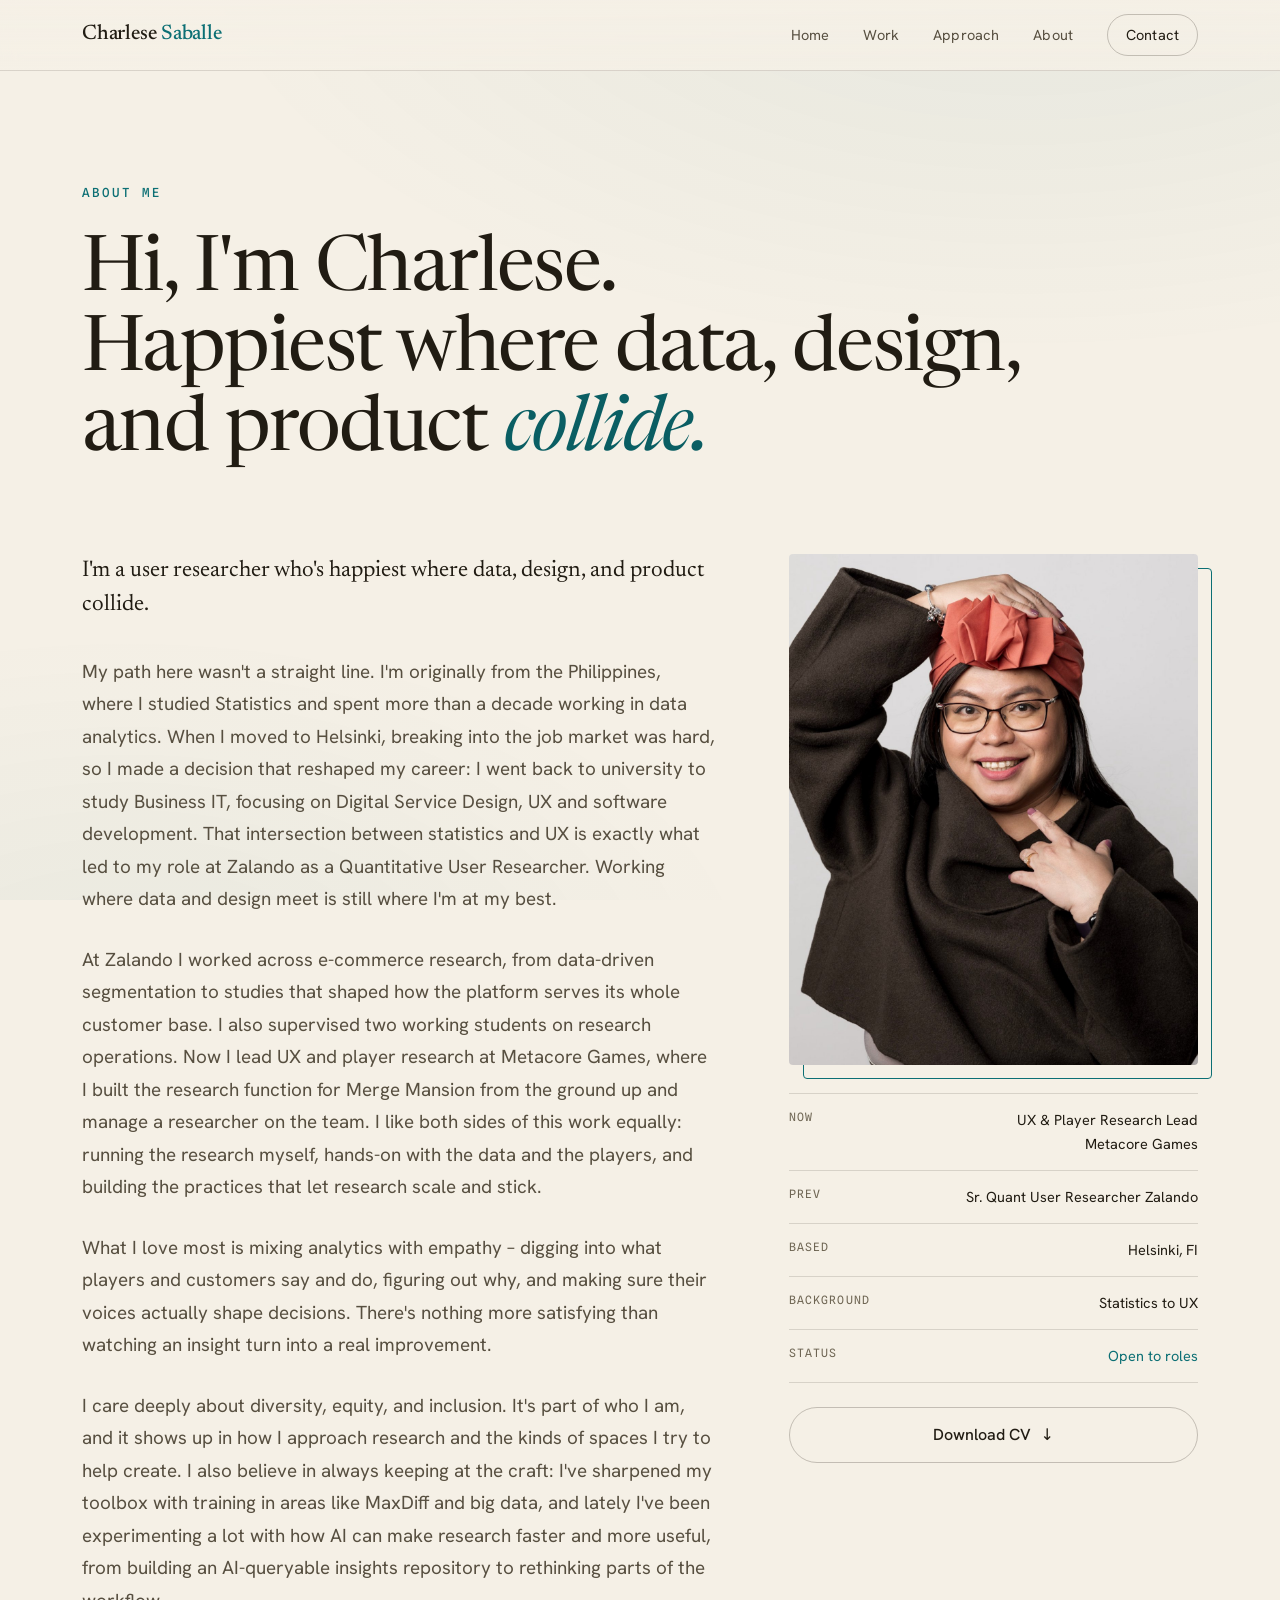
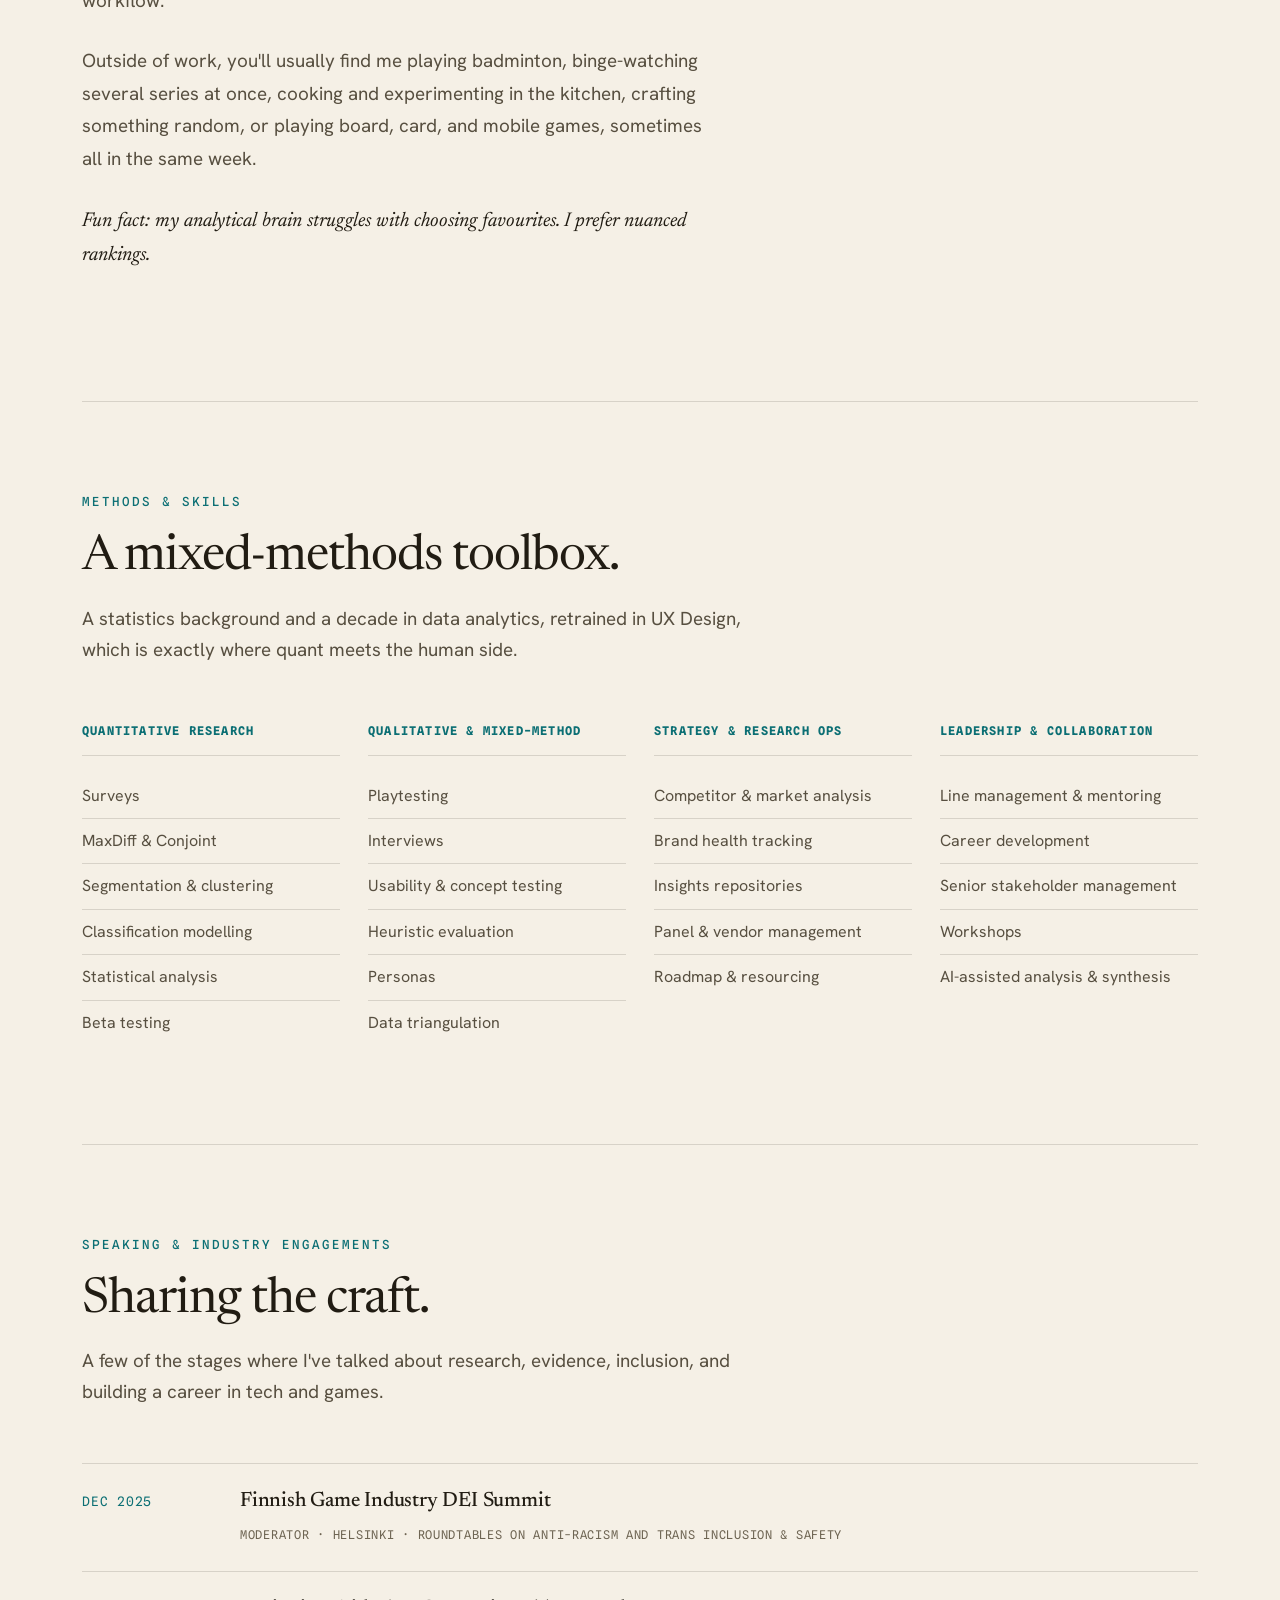
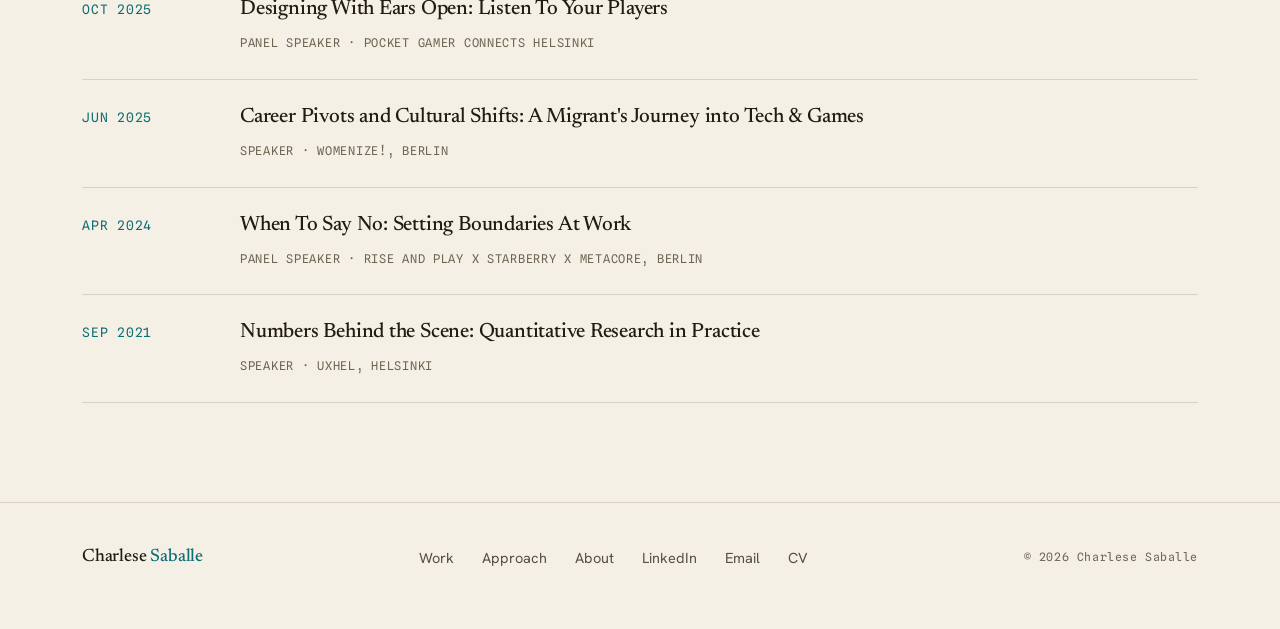
==== about.html @ 66f8fa6f "Add files via upload portfolio website" ====
<!DOCTYPE html>
<html lang="en">
<head>
<meta charset="UTF-8">
<meta name="viewport" content="width=device-width, initial-scale=1.0">
<title>About · Charlese Saballe</title>
<meta name="description" content="About Charlese Saballe, a user researcher happiest where data, design and product collide.">
<link rel="preconnect" href="https://fonts.googleapis.com">
<link rel="preconnect" href="https://fonts.gstatic.com" crossorigin>
<link rel="stylesheet" href="assets/styles.css?v=20">
<style>
  .about-layout { display: grid; grid-template-columns: 1.55fr 1fr; gap: 72px; align-items: start; }
  .about-aside { position: sticky; top: 102px; }
  .quick { margin-top: 28px; border-top: 1px solid var(--line); }
  .quick .row { display: flex; justify-content: space-between; gap: 16px; padding: 14px 0; border-bottom: 1px solid var(--line); font-size: 14.5px; }
  .quick .row .k { font-family: var(--mono); font-size: 11.5px; letter-spacing: 0.1em; text-transform: uppercase; color: var(--cream-faint); }
  .quick .row .v { color: var(--cream); text-align: right; }
  @media (max-width: 880px) {
    .about-layout { grid-template-columns: 1fr; gap: 44px; }
    .about-aside { position: static; max-width: 360px; }
  }
</style>
</head>
<body>
<a class="skip-link" href="#main">Skip to content</a>

<header class="nav">
  <div class="nav-inner">
    <a href="index.html" class="brand">Charlese&nbsp;<span>Saballe</span></a>
    <button class="nav-toggle" aria-label="Toggle menu" aria-expanded="false"><span></span></button>
    <nav class="nav-links">
      <a href="index.html">Home</a>
      <a href="work.html">Work</a>
      <a href="approach.html">Approach</a>
      <a href="about.html">About</a>
      <a href="contact.html" class="cta">Contact</a>
    </nav>
  </div>
</header>

<main id="main">

<section class="hero" style="padding-bottom:clamp(36px,5vh,56px);">
  <div class="wrap">
    <p class="eyebrow" style="margin-bottom:30px;">About me</p>
    <h1 style="max-width:22ch;">Hi, I'm Charlese.<br>Happiest where data, design, and product <em>collide.</em></h1>
  </div>
</section>

<section class="section" style="padding-top:0;">
  <div class="wrap">
    <div class="about-layout">
      <div class="about-body">
        <p>I'm a user researcher who's happiest where data, design, and product collide.</p>
        <p>My path here wasn't a straight line. I'm originally from the Philippines, where I studied Statistics and spent more than a decade working in data analytics. When I moved to Helsinki, breaking into the job market was hard, so I made a decision that reshaped my career: I went back to university to study Business IT, focusing on Digital Service Design, UX and software development. That intersection between statistics and UX is exactly what led to my role at Zalando as a Quantitative User Researcher. Working where data and design meet is still where I'm at my best.</p>
        <p>At Zalando I worked across e-commerce research, from data-driven segmentation to studies that shaped how the platform serves its whole customer base. I also supervised two working students on research operations. Now I lead UX and player research at Metacore Games, where I built the research function for Merge Mansion from the ground up and manage a researcher on the team. I like both sides of this work equally: running the research myself, hands-on with the data and the players, and building the practices that let research scale and stick.</p>
        <p>What I love most is mixing analytics with empathy – digging into what players and customers say and do, figuring out why, and making sure their voices actually shape decisions. There's nothing more satisfying than watching an insight turn into a real improvement.</p>
        <p>I care deeply about diversity, equity, and inclusion. It's part of who I am, and it shows up in how I approach research and the kinds of spaces I try to help create. I also believe in always keeping at the craft: I've sharpened my toolbox with training in areas like MaxDiff and big data, and lately I've been experimenting a lot with how AI can make research faster and more useful, from building an AI-queryable insights repository to rethinking parts of the workflow.</p>
        <p>Outside of work, you'll usually find me playing badminton, binge-watching several series at once, cooking and experimenting in the kitchen, crafting something random, or playing board, card, and mobile games, sometimes all in the same week.</p>
        <p style="font-family:var(--serif); font-style:italic; color:var(--cream); font-size:1.25rem;">Fun fact: my analytical brain struggles with choosing favourites. I prefer nuanced rankings.</p>
      </div>

      <aside class="about-aside">
        <div class="portrait-frame">
          <img class="portrait" src="assets/portrait.jpg?v=2" alt="Portrait of Charlese Saballe">
        </div>
        <div class="quick">
          <div class="row"><span class="k">Now</span><span class="v">UX &amp; Player Research Lead<br>Metacore Games</span></div>
          <div class="row"><span class="k">Prev</span><span class="v">Sr. Quant User Researcher
Zalando</span></div>
          <div class="row"><span class="k">Based</span><span class="v">Helsinki, FI</span></div>
          <div class="row"><span class="k">Background</span><span class="v">Statistics to UX</span></div>
          <div class="row"><span class="k">Status</span><span class="v" style="color:var(--gold)">Open to roles</span></div>
        </div>
        <div style="margin-top:24px;">
          <a href="assets/Charlese-Saballe-CV.pdf" target="_blank" rel="noopener" class="btn btn-ghost" style="width:100%; justify-content:center;">Download CV <span aria-hidden="true">↓</span></a>
        </div>
      </aside>
    </div>
  </div>
</section>

<section class="section" style="padding-top:0;">
  <div class="wrap">
    <hr class="divider">
    <div class="section-head" style="margin-top:90px;">
      <p class="eyebrow">Methods &amp; Skills</p>
      <h2>A mixed-methods toolbox.</h2>
      <p class="lede">A statistics background and a decade in data analytics, retrained in UX Design, which is exactly where quant meets the human side.</p>
    </div>
    <div class="methods-grid">
      <div class="method-col">
        <h4>Quantitative Research</h4>
        <ul>
          <li>Surveys</li>
          <li>MaxDiff &amp; Conjoint</li>
          <li>Segmentation &amp; clustering</li>
          <li>Classification modelling</li>
          <li>Statistical analysis</li>
          <li>Beta testing</li>
        </ul>
      </div>
      <div class="method-col">
        <h4>Qualitative &amp; Mixed-Method</h4>
        <ul>
          <li>Playtesting</li>
          <li>Interviews</li>
          <li>Usability &amp; concept testing</li>
          <li>Heuristic evaluation</li>
          <li>Personas</li>
          <li>Data triangulation</li>
        </ul>
      </div>
      <div class="method-col">
        <h4>Strategy &amp; Research Ops</h4>
        <ul>
          <li>Competitor &amp; market analysis</li>
          <li>Brand health tracking</li>
          <li>Insights repositories</li>
          <li>Panel &amp; vendor management</li>
          <li>Roadmap &amp; resourcing</li>
        </ul>
      </div>
      <div class="method-col">
        <h4>Leadership &amp; Collaboration</h4>
        <ul>
          <li>Line management &amp; mentoring</li>
          <li>Career development</li>
          <li>Senior stakeholder management</li>
          <li>Workshops</li>
          <li>AI-assisted analysis &amp; synthesis</li>
        </ul>
      </div>
    </div>
  </div>
</section>

<section class="section" style="padding-top:0;">
  <div class="wrap">
    <hr class="divider">
    <div class="section-head" style="margin-top:90px;">
      <p class="eyebrow">Speaking &amp; Industry Engagements</p>
      <h2>Sharing the craft.</h2>
      <p class="lede">A few of the stages where I've talked about research, evidence, inclusion, and building a career in tech and games.</p>
    </div>
    <div class="talks">
      <div class="talk">
        <div class="talk-date">Dec 2025</div>
        <div>
          <h3>Finnish Game Industry DEI Summit</h3>
          <p class="talk-meta">Moderator · Helsinki · roundtables on anti-racism and trans inclusion &amp; safety</p>
        </div>
      </div>
      <div class="talk">
        <div class="talk-date">Oct 2025</div>
        <div>
          <h3>Designing With Ears Open: Listen To Your Players</h3>
          <p class="talk-meta">Panel speaker · Pocket Gamer Connects Helsinki</p>
        </div>
      </div>
      <div class="talk">
        <div class="talk-date">Jun 2025</div>
        <div>
          <h3>Career Pivots and Cultural Shifts: A Migrant's Journey into Tech &amp; Games</h3>
          <p class="talk-meta">Speaker · Womenize!, Berlin</p>
        </div>
      </div>
      <div class="talk">
        <div class="talk-date">Apr 2024</div>
        <div>
          <h3>When To Say No: Setting Boundaries At Work</h3>
          <p class="talk-meta">Panel speaker · Rise and Play x Starberry x Metacore, Berlin</p>
        </div>
      </div>
      <div class="talk">
        <div class="talk-date">Sep 2021</div>
        <div>
          <h3>Numbers Behind the Scene: Quantitative Research in Practice</h3>
          <p class="talk-meta">Speaker · UXHel, Helsinki</p>
        </div>
      </div>
    </div>
  </div>
</section>

</main>

<footer class="foot">
  <div class="wrap foot-inner">
    <a href="index.html" class="brand">Charlese&nbsp;<span>Saballe</span></a>
    <nav class="foot-links">
      <a href="work.html">Work</a>
      <a href="approach.html">Approach</a>
      <a href="about.html">About</a>
      <a href="https://www.linkedin.com/in/charlesesaballe" target="_blank" rel="noopener">LinkedIn</a>
      <a href="mailto:charsaballe@gmail.com">Email</a>
      <a href="assets/Charlese-Saballe-CV.pdf" target="_blank" rel="noopener">CV</a>
    </nav>
    <div class="copy">© 2026 Charlese Saballe</div>
  </div>
</footer>

<script src="assets/site.js?v=7"></script>
</body>
</html>
---- assets/styles.css ----
/* ============================================================
   Charlese Saballe — Research Portfolio
   Warm editorial dark. Newsreader / Hanken Grotesk / Spline Sans Mono
   ============================================================ */

@import url('https://fonts.googleapis.com/css2?family=Newsreader:ital,opsz,wght@0,6..72,400;0,6..72,500;0,6..72,600;1,6..72,400;1,6..72,500&family=Hanken+Grotesk:wght@400;500;600;700&family=Spline+Sans+Mono:wght@400;500&display=swap');

:root {
  /* Warm light "paper" theme.
     Names kept semantic across the themes: --ink = page surface,
     --cream = primary text. Contrast checked for WCAG AA+. */
  --ink:        #f5f0e6;   /* page bg, warm paper */
  --ink-2:      #fdfaf3;   /* raised surface (cards) */
  --ink-3:      #ece4d4;   /* alt / emphasis surface */
  --line:       rgba(40, 33, 22, 0.14);
  --line-2:     rgba(40, 33, 22, 0.24);

  --cream:      #211c13;   /* primary text — ~13:1 on paper */
  --cream-dim:  #574f40;   /* secondary    — ~7:1 */
  --cream-faint:#6e6553;   /* meta / faint — ~5:1 */

  --gold:       #0c6f74;   /* accent (turquoise, text-safe) — ~5.2:1 on paper */
  --gold-bright:#0a5e63;   /* deeper for hover/emphasis on light */
  --gold-soft:  rgba(12, 111, 116, 0.13);
  --shadow:     0 1px 2px rgba(40,33,22,0.04), 0 8px 28px rgba(40,33,22,0.06);

  --serif: 'Newsreader', Georgia, serif;
  --sans:  'Hanken Grotesk', system-ui, sans-serif;
  --mono:  'Spline Sans Mono', ui-monospace, monospace;

  --maxw: 1180px;
  --readw: 64ch;

  --ease: cubic-bezier(0.22, 1, 0.36, 1);
}

*, *::before, *::after { box-sizing: border-box; }

html { scroll-behavior: smooth; -webkit-text-size-adjust: 100%; }

body {
  margin: 0;
  background: var(--ink);
  color: var(--cream);
  font-family: var(--sans);
  font-size: 18px;
  line-height: 1.65;
  font-weight: 400;
  -webkit-font-smoothing: antialiased;
  text-rendering: optimizeLegibility;
  overflow-x: hidden;
}

/* warm subtle grain/vignette via layered radial */
body::before {
  content: "";
  position: fixed;
  inset: 0;
  pointer-events: none;
  background:
    radial-gradient(120% 90% at 80% -10%, rgba(12,111,116,0.07), transparent 55%),
    radial-gradient(100% 80% at 10% 110%, rgba(12,111,116,0.05), transparent 50%);
  z-index: 0;
}

/* Inclusive: visible keyboard focus everywhere */
a:focus-visible,
button:focus-visible,
summary:focus-visible,
[tabindex]:focus-visible {
  outline: 3px solid var(--gold);
  outline-offset: 3px;
  border-radius: 3px;
}

/* Skip link */
.skip-link {
  position: absolute;
  left: 16px; top: -60px;
  z-index: 100;
  background: var(--cream);
  color: var(--ink-2);
  padding: 12px 20px;
  border-radius: 8px;
  font-family: var(--sans);
  font-weight: 600;
  font-size: 15px;
  transition: top 0.2s var(--ease);
}
.skip-link:focus { top: 16px; }

img { max-width: 100%; display: block; }

a { color: inherit; text-decoration: none; }

::selection { background: var(--gold-soft); color: var(--cream); }

/* ---------- Layout helpers ---------- */
.wrap { width: 100%; max-width: var(--maxw); margin: 0 auto; padding: 0 32px; position: relative; z-index: 1; }
.narrow { max-width: 860px; }

.eyebrow {
  font-family: var(--mono);
  font-size: 12.5px;
  font-weight: 500;
  letter-spacing: 0.16em;
  text-transform: uppercase;
  color: var(--gold);
}

.muted { color: var(--cream-dim); }
.faint { color: var(--cream-faint); }

/* ---------- Nav ---------- */
.nav {
  position: sticky;
  top: 0;
  z-index: 50;
  backdrop-filter: blur(10px);
  background: linear-gradient(to bottom, rgba(245,240,230,0.94), rgba(245,240,230,0.78));
  border-bottom: 1px solid var(--line);
}
.nav-inner {
  display: flex;
  align-items: center;
  justify-content: space-between;
  height: 70px;
  max-width: var(--maxw);
  margin: 0 auto;
  padding: 0 32px;
}
.brand {
  font-family: var(--serif);
  font-size: 21px;
  font-weight: 500;
  letter-spacing: -0.01em;
  color: var(--cream);
  white-space: nowrap;
}
.brand span { color: var(--gold); }
.nav-links {
  display: flex;
  align-items: center;
  gap: 34px;
}
.nav-links a {
  font-size: 14.5px;
  color: var(--cream-dim);
  letter-spacing: 0.01em;
  transition: color 0.25s var(--ease);
  position: relative;
}
.nav-links a:hover { color: var(--cream); }
.nav-links a.cta {
  border: 1px solid var(--line-2);
  border-radius: 999px;
  padding: 8px 18px;
  color: var(--cream);
}
.nav-links a.cta:hover { border-color: var(--gold); color: var(--gold-bright); }
.nav-toggle {
  display: none;
  background: none;
  border: 1px solid var(--line-2);
  border-radius: 8px;
  width: 42px; height: 38px;
  cursor: pointer;
  position: relative;
}
.nav-toggle span, .nav-toggle span::before, .nav-toggle span::after {
  content: "";
  position: absolute;
  left: 50%; top: 50%;
  width: 18px; height: 1.6px;
  background: var(--cream);
  transform: translate(-50%, -50%);
  transition: transform 0.3s var(--ease), opacity 0.3s var(--ease);
}
.nav-toggle span::before { transform: translate(-50%, -7px); }
.nav-toggle span::after { transform: translate(-50%, 5px); }
.nav-toggle[aria-expanded="true"] span { background: transparent; }
.nav-toggle[aria-expanded="true"] span::before { transform: translate(-50%, -50%) rotate(45deg); }
.nav-toggle[aria-expanded="true"] span::after { transform: translate(-50%, -50%) rotate(-45deg); }

@media (max-width: 760px) {
  .nav-toggle { display: block; }
  .nav-links {
    position: absolute;
    top: 70px; left: 0; right: 0;
    flex-direction: column;
    align-items: flex-start;
    gap: 0;
    background: var(--ink-2);
    border-bottom: 1px solid var(--line);
    padding: 8px 32px 20px;
    display: none;
  }
  .nav-links.open { display: flex; }
  .nav-links a { padding: 14px 0; width: 100%; border-bottom: 1px solid var(--line); }
  .nav-links a.cta { border: 1px solid var(--line-2); width: auto; margin-top: 12px; }
}

/* ---------- Buttons / links ---------- */
.btn-row { display: flex; flex-wrap: wrap; gap: 16px; align-items: center; }

.btn {
  display: inline-flex;
  align-items: center;
  gap: 10px;
  font-family: var(--sans);
  font-size: 16px;
  font-weight: 500;
  padding: 14px 26px;
  border-radius: 999px;
  border: 1px solid transparent;
  cursor: pointer;
  transition: all 0.3s var(--ease);
}
.btn-primary {
  background: var(--gold);
  color: #fdfaf3;
}
.btn-primary:hover { background: var(--gold-bright); transform: translateY(-2px); }
.btn-ghost {
  border-color: var(--line-2);
  color: var(--cream);
  background: transparent;
}
.btn-ghost:hover { border-color: var(--gold); color: var(--gold-bright); }

.arrow-link {
  display: inline-flex;
  align-items: center;
  gap: 8px;
  font-weight: 500;
  color: var(--cream);
  transition: gap 0.3s var(--ease), color 0.3s var(--ease);
}
.arrow-link .arw { color: var(--gold); transition: transform 0.3s var(--ease); }
.arrow-link:hover { color: var(--gold-bright); }
.arrow-link:hover .arw { transform: translateX(4px); }

/* ---------- Hero ---------- */
.hero { padding: clamp(64px, 11vh, 130px) 0 clamp(56px, 8vh, 96px); }
.hero .eyebrow { margin-bottom: 30px; }
.hero h1 {
  font-family: var(--serif);
  font-weight: 400;
  font-size: clamp(2.6rem, 6vw, 5rem);
  line-height: 1.04;
  letter-spacing: -0.02em;
  margin: 0 0 36px;
  max-width: 17ch;
  text-wrap: balance;
}
.hero h1 em { font-style: italic; color: var(--gold-bright); }
.hero-intro {
  font-size: clamp(1.1rem, 1.6vw, 1.32rem);
  line-height: 1.6;
  color: var(--cream-dim);
  max-width: 56ch;
  margin: 0 0 40px;
}
.hero-intro strong { color: var(--cream); font-weight: 500; }

/* facts strip */
.facts {
  display: flex;
  flex-wrap: wrap;
  gap: 0;
  margin-top: 64px;
  border-top: 1px solid var(--line);
}
.fact {
  flex: 1 1 200px;
  padding: 30px 28px 30px 28px;
  border-right: 1px solid var(--line);
}
.fact:first-child { padding-left: 0; }
.fact:last-child { border-right: none; padding-right: 0; }
.fact .k {
  font-family: var(--mono);
  font-size: 11.5px;
  letter-spacing: 0.14em;
  text-transform: uppercase;
  color: var(--cream-faint);
  margin-bottom: 10px;
}
.fact .v { font-size: 16px; color: var(--cream); line-height: 1.4; }
.fact .v b { font-weight: 600; }
.fact .v .sub { display: block; color: var(--cream-dim); font-size: 14.5px; margin-top: 2px; }

@media (max-width: 760px) {
  .fact { flex-basis: 100%; border-right: none; border-bottom: 1px solid var(--line); padding: 28px 0 24px; }
  .fact:last-child { border-bottom: none; }
}

/* ---------- Section scaffolding ---------- */
.section { padding: clamp(72px, 11vh, 130px) 0; }
.section-head { margin-bottom: 56px; }
.section-head .eyebrow { margin-bottom: 18px; }
.section-head h2 {
  font-family: var(--serif);
  font-weight: 400;
  font-size: clamp(2rem, 4vw, 3.1rem);
  line-height: 1.08;
  letter-spacing: -0.02em;
  margin: 0 0 18px;
}
.section-head .lede {
  font-size: 1.18rem;
  color: var(--cream-dim);
  max-width: 60ch;
  margin: 0;
}
.divider { height: 1px; background: var(--line); border: 0; margin: 0; }

/* ---------- Work index ---------- */
.work-list { display: flex; flex-direction: column; }
.work-item {
  display: grid;
  grid-template-columns: 88px 1fr auto;
  gap: 36px;
  align-items: start;
  padding: 40px 0;
  border-top: 1px solid var(--line);
  transition: background 0.3s var(--ease);
  position: relative;
}
.work-list .work-item:last-child { border-bottom: none; }
.work-item:hover { background: linear-gradient(90deg, var(--ink-2), transparent); box-shadow: var(--shadow); border-radius: 8px; }
.work-item .num {
  font-family: var(--serif);
  font-size: 2.2rem;
  font-weight: 400;
  color: var(--gold);
  line-height: 1;
  font-feature-settings: "tnum";
}
.work-item .meta-line {
  font-family: var(--mono);
  font-size: 12px;
  letter-spacing: 0.08em;
  text-transform: uppercase;
  color: var(--cream-faint);
  margin-bottom: 14px;
  line-height: 1.5;
}
.work-item .meta-line .co { color: var(--gold); }
.work-item h3 {
  font-family: var(--serif);
  font-weight: 500;
  font-size: clamp(1.5rem, 2.4vw, 2rem);
  line-height: 1.12;
  letter-spacing: -0.01em;
  margin: 0 0 16px;
  transition: color 0.3s var(--ease);
}
.work-item:hover h3 { color: var(--gold-bright); }
.work-item .desc {
  color: var(--cream-dim);
  max-width: 58ch;
  margin: 0 0 18px;
  font-size: 1.05rem;
}
.work-item .outcome {
  display: flex;
  gap: 12px;
  align-items: baseline;
  font-size: 1.02rem;
  color: var(--cream);
  max-width: 60ch;
}
.work-item .outcome .arw { color: var(--gold); font-style: normal; }
.work-item .outcome em { font-style: italic; color: var(--cream); }
.work-item .go {
  align-self: center;
  font-family: var(--mono);
  font-size: 12px;
  letter-spacing: 0.12em;
  text-transform: uppercase;
  color: var(--cream-faint);
  white-space: nowrap;
  display: flex;
  align-items: center;
  gap: 8px;
  transition: color 0.3s var(--ease);
}
.work-item:hover .go { color: var(--gold); }
.work-item .go .arw { transition: transform 0.3s var(--ease); }
.work-item:hover .go .arw { transform: translateX(4px); }

.work-item.soon { }
.work-item.soon .go { color: var(--cream-faint); }
.badge-soon {
  font-family: var(--mono);
  font-size: 10.5px;
  letter-spacing: 0.1em;
  text-transform: uppercase;
  color: var(--cream-faint);
  border: 1px solid var(--line-2);
  border-radius: 999px;
  padding: 4px 10px;
}

@media (max-width: 820px) {
  .work-item { grid-template-columns: 56px 1fr; gap: 20px; }
  .work-item .go { grid-column: 2; align-self: start; margin-top: 6px; }
  .work-item .num { font-size: 1.7rem; }
}

/* numberless variant (home preview) */
.work-list.no-num .work-item { grid-template-columns: 1fr auto; }
.work-list.no-num .num { display: none; }
@media (max-width: 820px) {
  .work-list.no-num .work-item { grid-template-columns: 1fr; }
  .work-list.no-num .work-item .go { grid-column: 1; }
}

/* ---------- Principles (Approach) ---------- */
.principles { display: grid; grid-template-columns: 1fr 1fr; gap: 1px; background: var(--line); border: 1px solid var(--line); box-shadow: var(--shadow); }
.principle { background: var(--ink); padding: 44px 40px; }
.principle .pn {
  font-family: var(--mono);
  font-size: 18px;
  color: var(--gold);
  letter-spacing: 0.08em;
  margin-bottom: 20px;
}
.principle h3 {
  font-family: var(--serif);
  font-weight: 500;
  font-size: 1.55rem;
  line-height: 1.2;
  margin: 0 0 16px;
  letter-spacing: -0.01em;
}
.principle p { color: var(--cream-dim); margin: 0; font-size: 1.02rem; }
@media (max-width: 760px) { .principles { grid-template-columns: 1fr; } }

/* process steps */
.process { display: flex; flex-direction: column; gap: 0; counter-reset: step; }
.process-step {
  display: grid;
  grid-template-columns: 56px 1fr;
  gap: 28px;
  padding: 32px 0;
  border-top: 1px solid var(--line);
}
.process-step:last-child { border-bottom: 1px solid var(--line); }
.process-step .sn {
  font-family: var(--mono);
  font-size: 17px;
  font-weight: 500;
  color: var(--gold);
  padding-top: 4px;
}
.process-step h4 {
  font-family: var(--serif);
  font-weight: 500;
  font-size: 1.3rem;
  margin: 0 0 10px;
  letter-spacing: -0.01em;
}
.process-step p { margin: 0; color: var(--cream-dim); max-width: 64ch; }

/* ---------- About ---------- */
.about-body { font-size: 1.18rem; line-height: 1.72; color: var(--cream-dim); max-width: var(--readw); }

/* About teaser (home) */
.about-teaser { display: grid; grid-template-columns: 0.85fr 1.15fr; gap: 60px; align-items: center; }
.about-teaser .portrait-frame { max-width: 360px; }
@media (max-width: 820px) {
  .about-teaser { grid-template-columns: 1fr; gap: 44px; }
  .about-teaser .portrait-frame { max-width: 300px; }
}
.about-body p { margin: 0 0 1.5em; }
.about-body p:first-child { font-size: 1.42rem; line-height: 1.5; color: var(--cream); font-family: var(--serif); font-weight: 400; }
.about-body strong { color: var(--cream); font-weight: 500; }
.about-body em { color: var(--gold-bright); font-style: italic; }

.portrait {
  width: 100%;
  height: auto;
  aspect-ratio: 4 / 5;
  border-radius: 4px;
  object-fit: cover;
  object-position: center 28%;
  display: block;
}
.portrait-frame { position: relative; }
.portrait-frame::after {
  content: "";
  position: absolute;
  left: 14px; top: 14px; right: -14px; bottom: -14px;
  border: 1px solid var(--gold);
  border-radius: 4px;
  z-index: -1;
}

/* ---------- Skills / methods ---------- */
.methods-grid { display: grid; grid-template-columns: repeat(4, 1fr); gap: 28px; }
.method-col h4 {
  font-family: var(--mono);
  font-size: 12px;
  letter-spacing: 0.1em;
  text-transform: uppercase;
  color: var(--gold);
  margin: 0 0 18px;
  padding-bottom: 14px;
  border-bottom: 1px solid var(--line);
  min-height: 2.4em;
}
.method-col ul { list-style: none; margin: 0; padding: 0; }
.method-col li { padding: 9px 0; color: var(--cream-dim); font-size: 1rem; border-bottom: 1px solid var(--line); }
.method-col li:last-child { border-bottom: none; }
@media (max-width: 880px) { .methods-grid { grid-template-columns: 1fr 1fr; gap: 24px 36px; } .method-col h4 { min-height: 0; } }
@media (max-width: 540px) { .methods-grid { grid-template-columns: 1fr; gap: 32px; } }

/* ---------- Speaking / talks ---------- */
.talks { display: flex; flex-direction: column; }
.talk {
  display: grid;
  grid-template-columns: 130px 1fr;
  gap: 28px;
  padding: 26px 0;
  border-top: 1px solid var(--line);
  align-items: baseline;
}
.talks .talk:last-child { border-bottom: 1px solid var(--line); }
.talk .talk-date {
  font-family: var(--mono);
  font-size: 13px;
  letter-spacing: 0.06em;
  text-transform: uppercase;
  color: var(--gold);
}
.talk h3 {
  font-family: var(--serif);
  font-weight: 500;
  font-size: 1.3rem;
  line-height: 1.2;
  letter-spacing: -0.01em;
  margin: 0 0 10px;
  text-wrap: pretty;
}
.talk .talk-meta {
  font-family: var(--mono);
  font-size: 12px;
  letter-spacing: 0.06em;
  text-transform: uppercase;
  color: var(--cream-faint);
  margin: 0;
}
@media (max-width: 680px) { .talk { grid-template-columns: 1fr; gap: 8px; } }

/* tags */
.tags { display: flex; flex-wrap: wrap; gap: 10px; }
.tag {
  font-family: var(--mono);
  font-size: 11.5px;
  letter-spacing: 0.06em;
  color: var(--cream-dim);
  border: 1px solid var(--line-2);
  border-radius: 999px;
  padding: 6px 13px;
}

/* ---------- Placeholder media ---------- */
.ph {
  position: relative;
  background:
    repeating-linear-gradient(135deg, rgba(12,111,116,0.10) 0 2px, transparent 2px 11px),
    var(--ink-2);
  border: 1px solid var(--line-2);
  border-radius: 4px;
  display: flex;
  align-items: center;
  justify-content: center;
  color: var(--cream-faint);
  font-family: var(--mono);
  font-size: 12px;
  letter-spacing: 0.06em;
  text-align: center;
  padding: 24px;
  min-height: 160px;
}

/* ---------- Contact / Footer ---------- */
.contact {
  border-top: 1px solid var(--line);
  background: linear-gradient(to bottom, transparent, rgba(12,111,116,0.05));
}
.contact h2 {
  font-family: var(--serif);
  font-weight: 400;
  font-size: clamp(2.2rem, 5vw, 3.6rem);
  letter-spacing: -0.02em;
  margin: 0 0 24px;
  line-height: 1.05;
}
.contact .lede { font-size: 1.18rem; color: var(--cream-dim); max-width: 56ch; margin: 0 0 14px; }
.open-pill {
  display: inline-flex;
  align-items: center;
  gap: 10px;
  font-family: var(--mono);
  font-size: 12.5px;
  letter-spacing: 0.08em;
  text-transform: uppercase;
  color: var(--gold);
  border: 1px solid var(--gold-soft);
  background: var(--gold-soft);
  border-radius: 999px;
  padding: 9px 16px;
  margin: 18px 0 40px;
}
.open-pill .dot { width: 8px; height: 8px; border-radius: 50%; background: var(--gold); box-shadow: 0 0 0 4px rgba(12,111,116,0.18); }

.foot {
  border-top: 1px solid var(--line);
  padding: 40px 0 56px;
}
.foot-inner { display: flex; justify-content: space-between; align-items: center; gap: 24px; flex-wrap: wrap; }
.foot .brand { font-size: 18px; }
.foot-links { display: flex; gap: 28px; flex-wrap: wrap; }
.foot-links a { font-size: 14.5px; color: var(--cream-dim); transition: color 0.25s var(--ease); }
.foot-links a:hover { color: var(--gold-bright); }
.copy { font-family: var(--mono); font-size: 11.5px; color: var(--cream-faint); letter-spacing: 0.05em; }

/* ============================================================
   CASE STUDY PAGE
   ============================================================ */
.cs-hero { padding: clamp(56px, 9vh, 110px) 0 clamp(40px, 6vh, 72px); }
.cs-back {
  font-family: var(--mono);
  font-size: 12px;
  letter-spacing: 0.1em;
  text-transform: uppercase;
  color: var(--cream-faint);
  display: inline-flex;
  gap: 8px;
  align-items: center;
  white-space: nowrap;
  margin-bottom: 36px;
  transition: color 0.25s var(--ease);
}
.cs-back:hover { color: var(--gold); }
.cs-hero .eyebrow { margin-bottom: 22px; }
.cs-hero h1 {
  font-family: var(--serif);
  font-weight: 400;
  font-size: clamp(2.3rem, 5vw, 4rem);
  line-height: 1.05;
  letter-spacing: -0.02em;
  margin: 0 0 28px;
  max-width: 20ch;
  text-wrap: balance;
}
.cs-hero .standfirst {
  font-size: clamp(1.15rem, 1.7vw, 1.4rem);
  line-height: 1.55;
  color: var(--cream-dim);
  max-width: 60ch;
  margin: 0;
}

.cs-meta {
  display: grid;
  grid-template-columns: repeat(4, 1fr);
  gap: 0;
  margin-top: 56px;
  border-top: 1px solid var(--line);
}
.cs-meta .m { padding: 24px 24px 24px 24px; border-right: 1px solid var(--line); }
.cs-meta .m:first-child { padding-left: 0; }
.cs-meta .m:last-child { border-right: none; }
.cs-meta .mk { font-family: var(--mono); font-size: 11px; letter-spacing: 0.12em; text-transform: uppercase; color: var(--cream-faint); margin-bottom: 10px; }
.cs-meta .mv { font-size: 15px; color: var(--cream); line-height: 1.4; }
@media (max-width: 760px) { .cs-meta { grid-template-columns: 1fr 1fr; } .cs-meta .m { border-bottom: 1px solid var(--line); } .cs-meta .m:nth-child(2n) { border-right: none; } .cs-meta .m:nth-child(2n+1) { padding-left: 0; } }

/* summary block — the skimmable top */
.cs-summary {
  display: grid;
  grid-template-columns: repeat(3, 1fr);
  gap: 1px;
  background: var(--line);
  border: 1px solid var(--line);
  border-radius: 6px;
  overflow: hidden;
  margin: 0 0 8px;
  box-shadow: var(--shadow);
}
.cs-summary .cell { background: var(--ink-2); padding: 34px 32px; }
.cs-summary .cell h4 { font-family: var(--mono); font-size: 12px; letter-spacing: 0.1em; text-transform: uppercase; color: var(--gold); margin: 0 0 16px; }
.cs-summary .cell p { margin: 0; color: var(--cream); font-size: 1.05rem; line-height: 1.55; }
.cs-summary .cell.impact { background: var(--ink-3); }
@media (max-width: 760px) { .cs-summary { grid-template-columns: 1fr; } }

/* body prose */
.prose { max-width: var(--readw); }
.prose > .blk { padding: 8px 0; }
.prose h2 {
  font-family: var(--serif);
  font-weight: 500;
  font-size: 1.9rem;
  letter-spacing: -0.01em;
  margin: 0 0 18px;
}
.prose p { color: var(--cream-dim); margin: 0 0 1.3em; font-size: 1.1rem; line-height: 1.72; }
.prose p strong { color: var(--cream); font-weight: 500; }
.prose ul { color: var(--cream-dim); padding-left: 1.2em; margin: 0 0 1.3em; }
.prose li { margin-bottom: 0.6em; line-height: 1.6; }

/* expandable detail */
details.detail {
  border-top: 1px solid var(--line);
  padding: 0;
}
details.detail:last-of-type { border-bottom: 1px solid var(--line); }
details.detail summary {
  list-style: none;
  cursor: pointer;
  display: flex;
  align-items: center;
  justify-content: space-between;
  gap: 20px;
  padding: 30px 0;
  font-family: var(--serif);
  font-weight: 500;
  font-size: 1.45rem;
  letter-spacing: -0.01em;
  color: var(--cream);
  transition: color 0.25s var(--ease);
}
details.detail summary::-webkit-details-marker { display: none; }
details.detail summary:hover { color: var(--gold-bright); }
details.detail summary .label { display: flex; align-items: baseline; gap: 18px; flex: 1 1 auto; min-width: 0; white-space: nowrap; }
details.detail summary .label .ix { font-family: var(--mono); font-size: 16px; color: var(--gold); font-weight: 500; }
.det-icon {
  flex: none;
  width: 34px; height: 34px;
  border: 1px solid var(--line-2);
  border-radius: 50%;
  position: relative;
  transition: all 0.3s var(--ease);
}
.det-icon::before, .det-icon::after {
  content: "";
  position: absolute;
  background: var(--gold);
  top: 50%; left: 50%;
  transform: translate(-50%, -50%);
  transition: opacity 0.3s var(--ease), transform 0.3s var(--ease);
}
.det-icon::before { width: 12px; height: 1.5px; }
.det-icon::after { width: 1.5px; height: 12px; }
details.detail[open] .det-icon { border-color: var(--gold); background: var(--gold-soft); }
details.detail[open] .det-icon::after { opacity: 0; transform: translate(-50%, -50%) rotate(90deg); }
.det-body { padding: 4px 0 38px; }
.det-body p { color: var(--cream-dim); font-size: 1.08rem; line-height: 1.7; margin: 0 0 1.05em; max-width: 80ch; }
.det-body p:last-child { margin-bottom: 0; }
.det-body p strong { color: var(--cream); font-weight: 600; }
.det-body .sub {
  font-family: var(--mono);
  font-size: 12px;
  letter-spacing: 0.06em;
  text-transform: uppercase;
  color: var(--gold);
  margin: 1.7em 0 0.6em;
  display: block;
}
.det-body ul { margin: 0 0 1.05em; padding-left: 0; list-style: none; max-width: 80ch; }
.det-body li { color: var(--cream-dim); font-size: 1.06rem; line-height: 1.6; padding: 0 0 0 24px; margin-bottom: 0.7em; position: relative; }
.det-body li::before { content: ""; position: absolute; left: 2px; top: 0.62em; width: 7px; height: 7px; background: var(--gold-soft); border: 1px solid var(--gold); border-radius: 50%; }
.det-body li strong { color: var(--cream); font-weight: 600; }
.det-body .ph { margin: 24px 0; }
.det-body .stat-row { display: flex; flex-wrap: wrap; gap: 28px; margin: 22px 0 8px; padding: 22px 0; border-top: 1px solid var(--line); border-bottom: 1px solid var(--line); }
.det-body .stat { }
.det-body .stat .n { font-family: var(--serif); font-size: 1.9rem; color: var(--gold-bright); line-height: 1; }
.det-body .stat .l { font-size: 13.5px; color: var(--cream-faint); margin-top: 6px; max-width: 22ch; }

/* honest-caveat / note callout */
.callout {
  border-left: 2px solid var(--gold);
  background: var(--gold-soft);
  padding: 22px 26px;
  border-radius: 0 8px 8px 0;
  margin: 6px 0;
  max-width: 80ch;
}
.callout .ck { font-family: var(--mono); font-size: 11px; letter-spacing: 0.12em; text-transform: uppercase; color: var(--gold-bright); margin-bottom: 12px; }
.callout p { margin: 0 0 0.8em; color: var(--cream); font-size: 1.04rem; line-height: 1.62; }
.callout p:last-child { margin-bottom: 0; }

/* showcased-strengths row in case hero */
.cs-strengths { margin-top: 30px; }
.cs-strengths .sl { font-family: var(--mono); font-size: 11px; letter-spacing: 0.12em; text-transform: uppercase; color: var(--cream-faint); margin-bottom: 14px; }

/* pull quote */
.pull {
  font-family: var(--serif);
  font-weight: 400;
  font-size: 1.7rem;
  line-height: 1.4;
  color: var(--cream);
  border-left: 2px solid var(--gold);
  padding: 6px 0 6px 28px;
  margin: 36px 0;
  font-style: italic;
  max-width: none;
}

/* next case nav */
.cs-next {
  border-top: 1px solid var(--line);
  padding: 56px 0;
}
.cs-next a { display: flex; justify-content: space-between; align-items: center; gap: 24px; }
.cs-next .lbl { font-family: var(--mono); font-size: 12px; letter-spacing: 0.12em; text-transform: uppercase; color: var(--cream-faint); margin-bottom: 12px; }
.cs-next .ttl { font-family: var(--serif); font-size: clamp(1.5rem, 3vw, 2.2rem); font-weight: 500; letter-spacing: -0.01em; transition: color 0.3s var(--ease); }
.cs-next a:hover .ttl { color: var(--gold-bright); }
.cs-next .big-arw { font-size: 2rem; color: var(--gold); transition: transform 0.3s var(--ease); }
.cs-next a:hover .big-arw { transform: translateX(6px); }

/* note banner (editorial placeholder) */
.note {
  border: 1px dashed var(--line-2);
  border-radius: 6px;
  padding: 18px 22px;
  margin: 28px 0;
  font-family: var(--mono);
  font-size: 12.5px;
  line-height: 1.6;
  color: var(--cream-faint);
  background: rgba(205,165,81,0.03);
}
.note b { color: var(--gold); font-weight: 500; }

/* .reveal is a no-op hook (kept for markup stability).
   Content is always visible — no motion, best for reduced-motion / no-JS. */
@media (prefers-reduced-motion: reduce) {
  html { scroll-behavior: auto; }
}
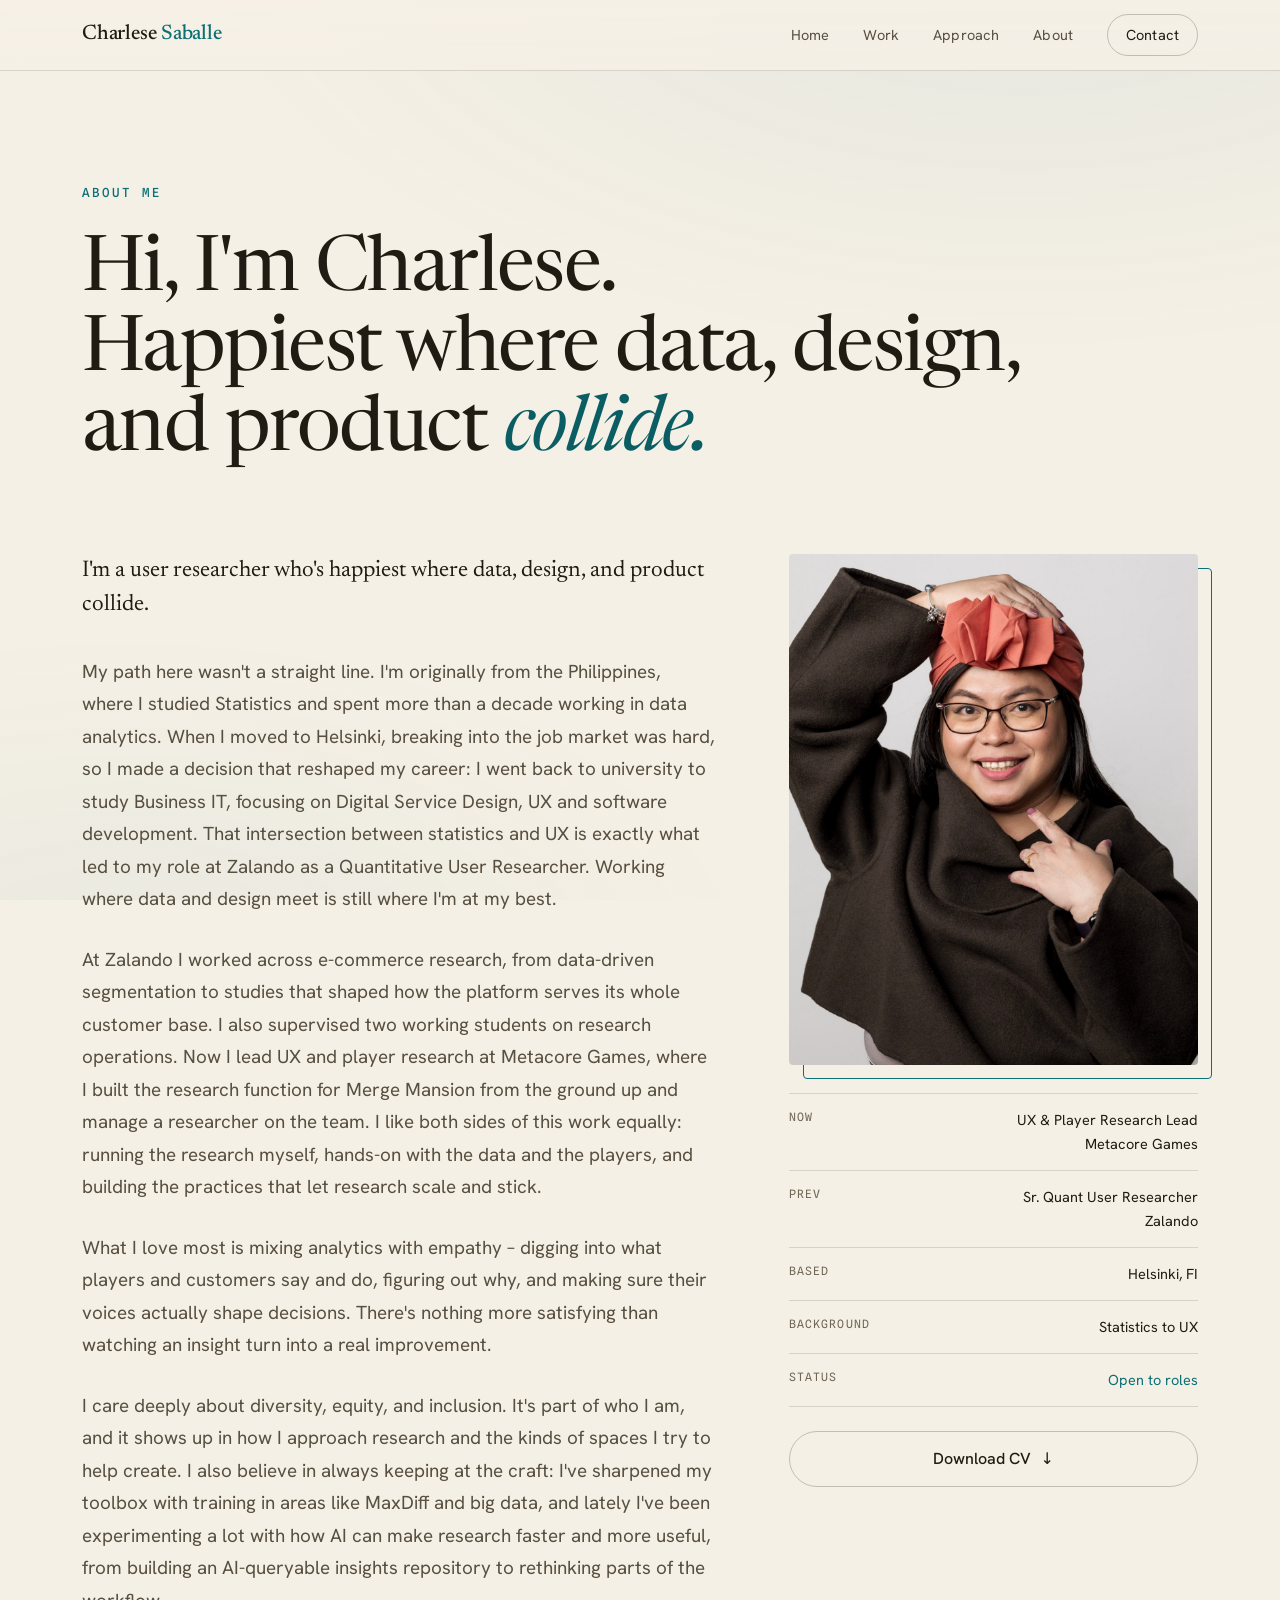
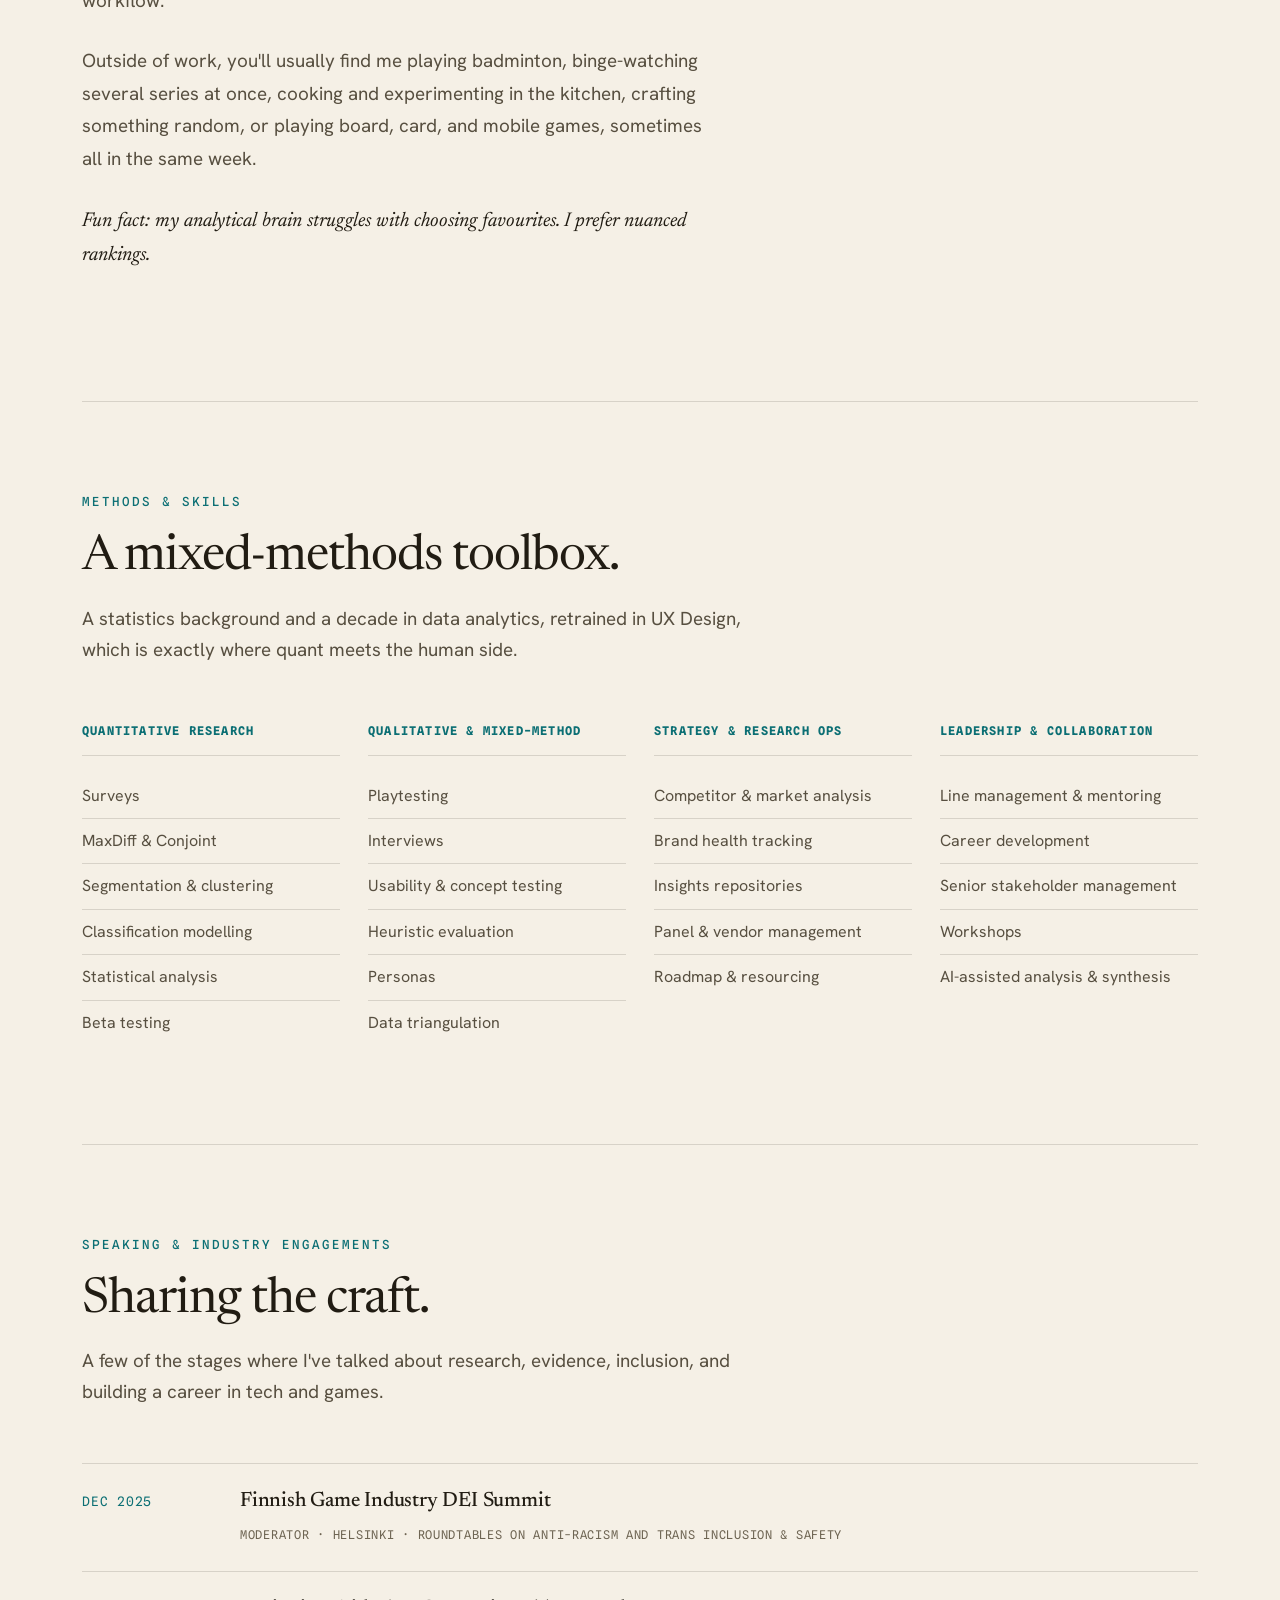
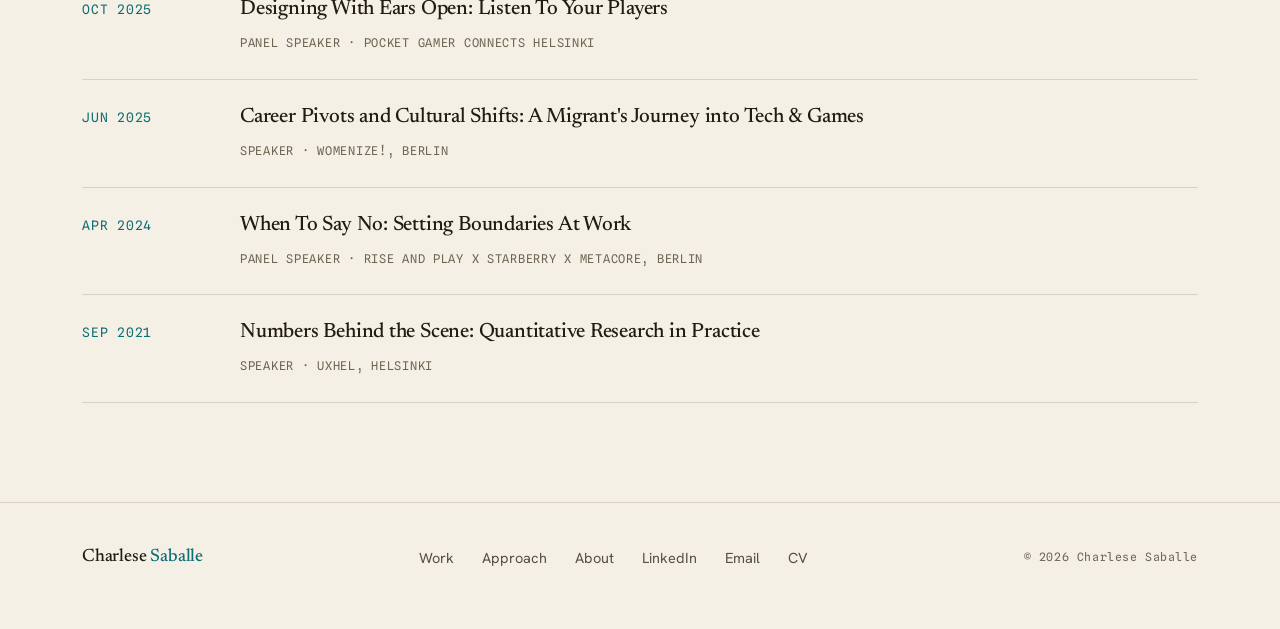
==== commit 42f5c2d2: "Update about.html" ====
--- a/about.html
+++ b/about.html
@@ -66,8 +66,7 @@
         </div>
         <div class="quick">
           <div class="row"><span class="k">Now</span><span class="v">UX &amp; Player Research Lead<br>Metacore Games</span></div>
-          <div class="row"><span class="k">Prev</span><span class="v">Sr. Quant User Researcher
-Zalando</span></div>
+          <div class="row"><span class="k">Prev</span><span class="v">Sr. Quant User Researcher<br>Zalando</span></div>
           <div class="row"><span class="k">Based</span><span class="v">Helsinki, FI</span></div>
           <div class="row"><span class="k">Background</span><span class="v">Statistics to UX</span></div>
           <div class="row"><span class="k">Status</span><span class="v" style="color:var(--gold)">Open to roles</span></div>
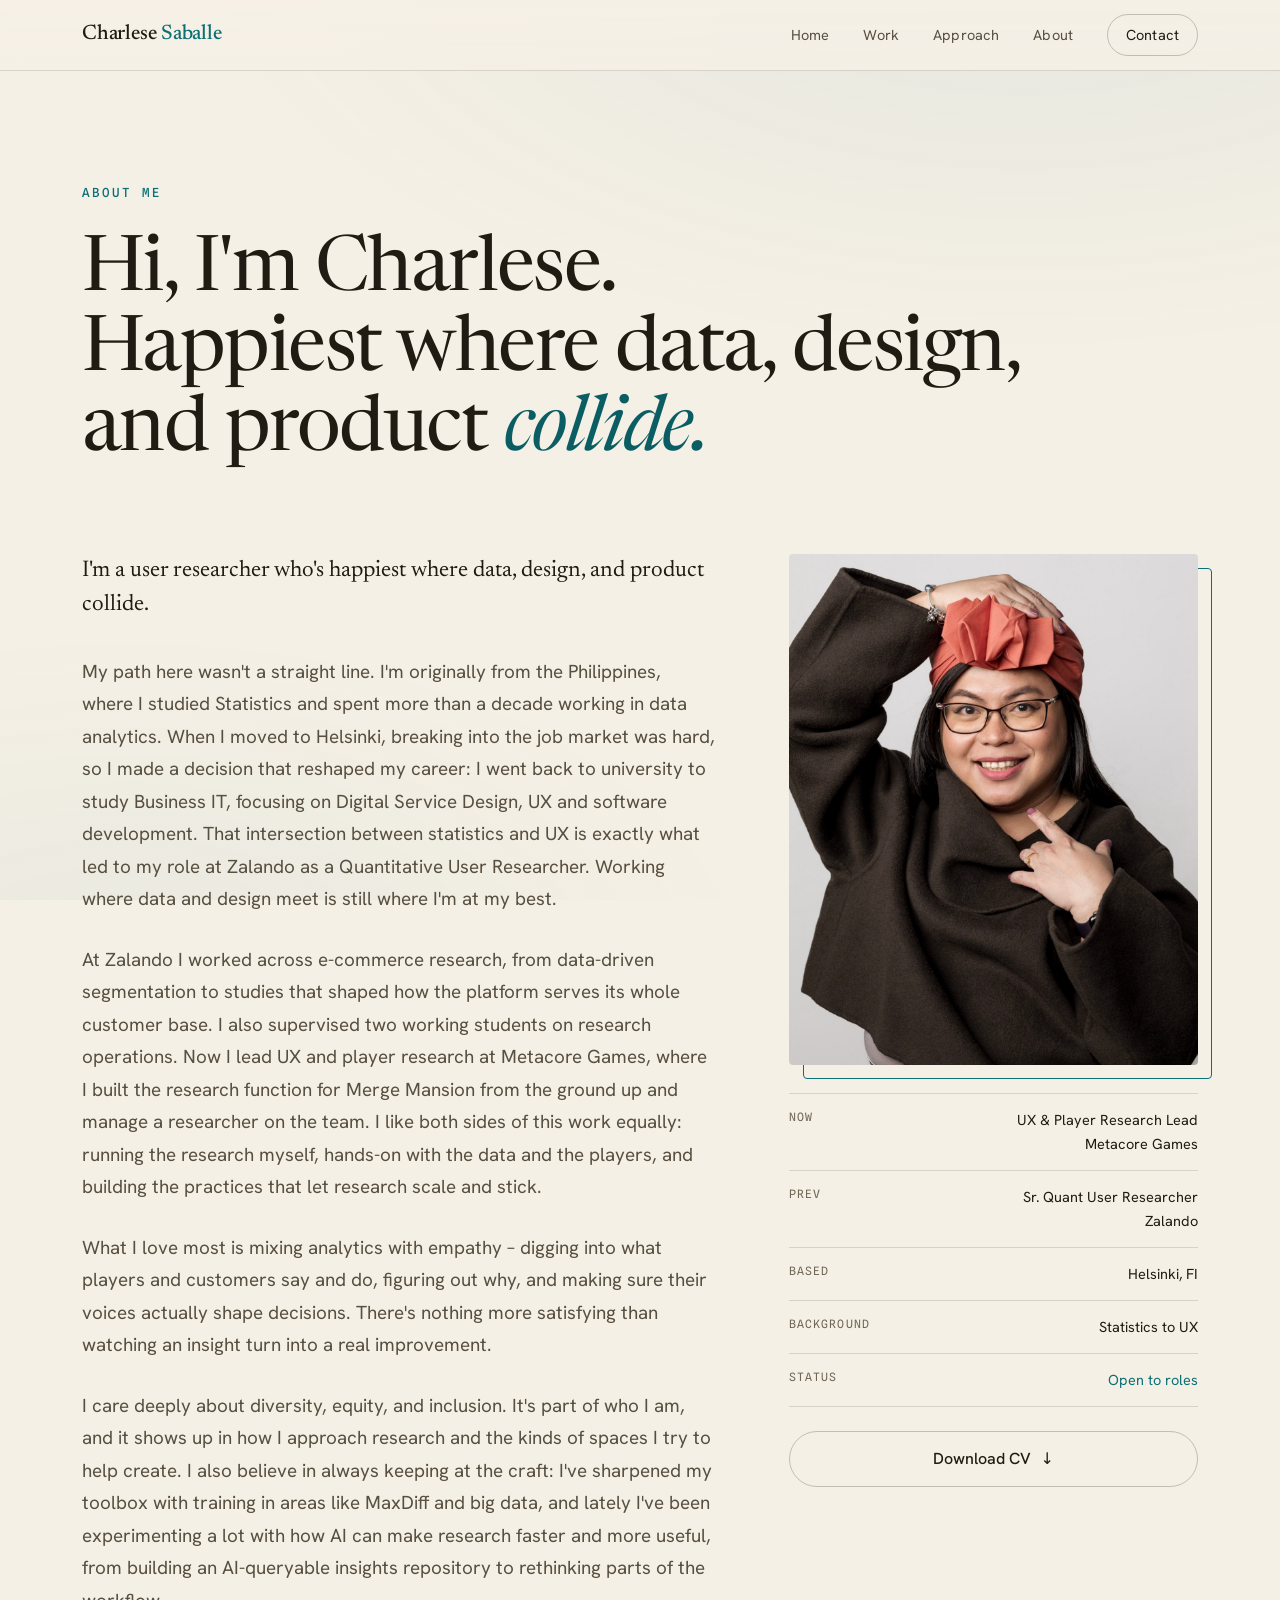
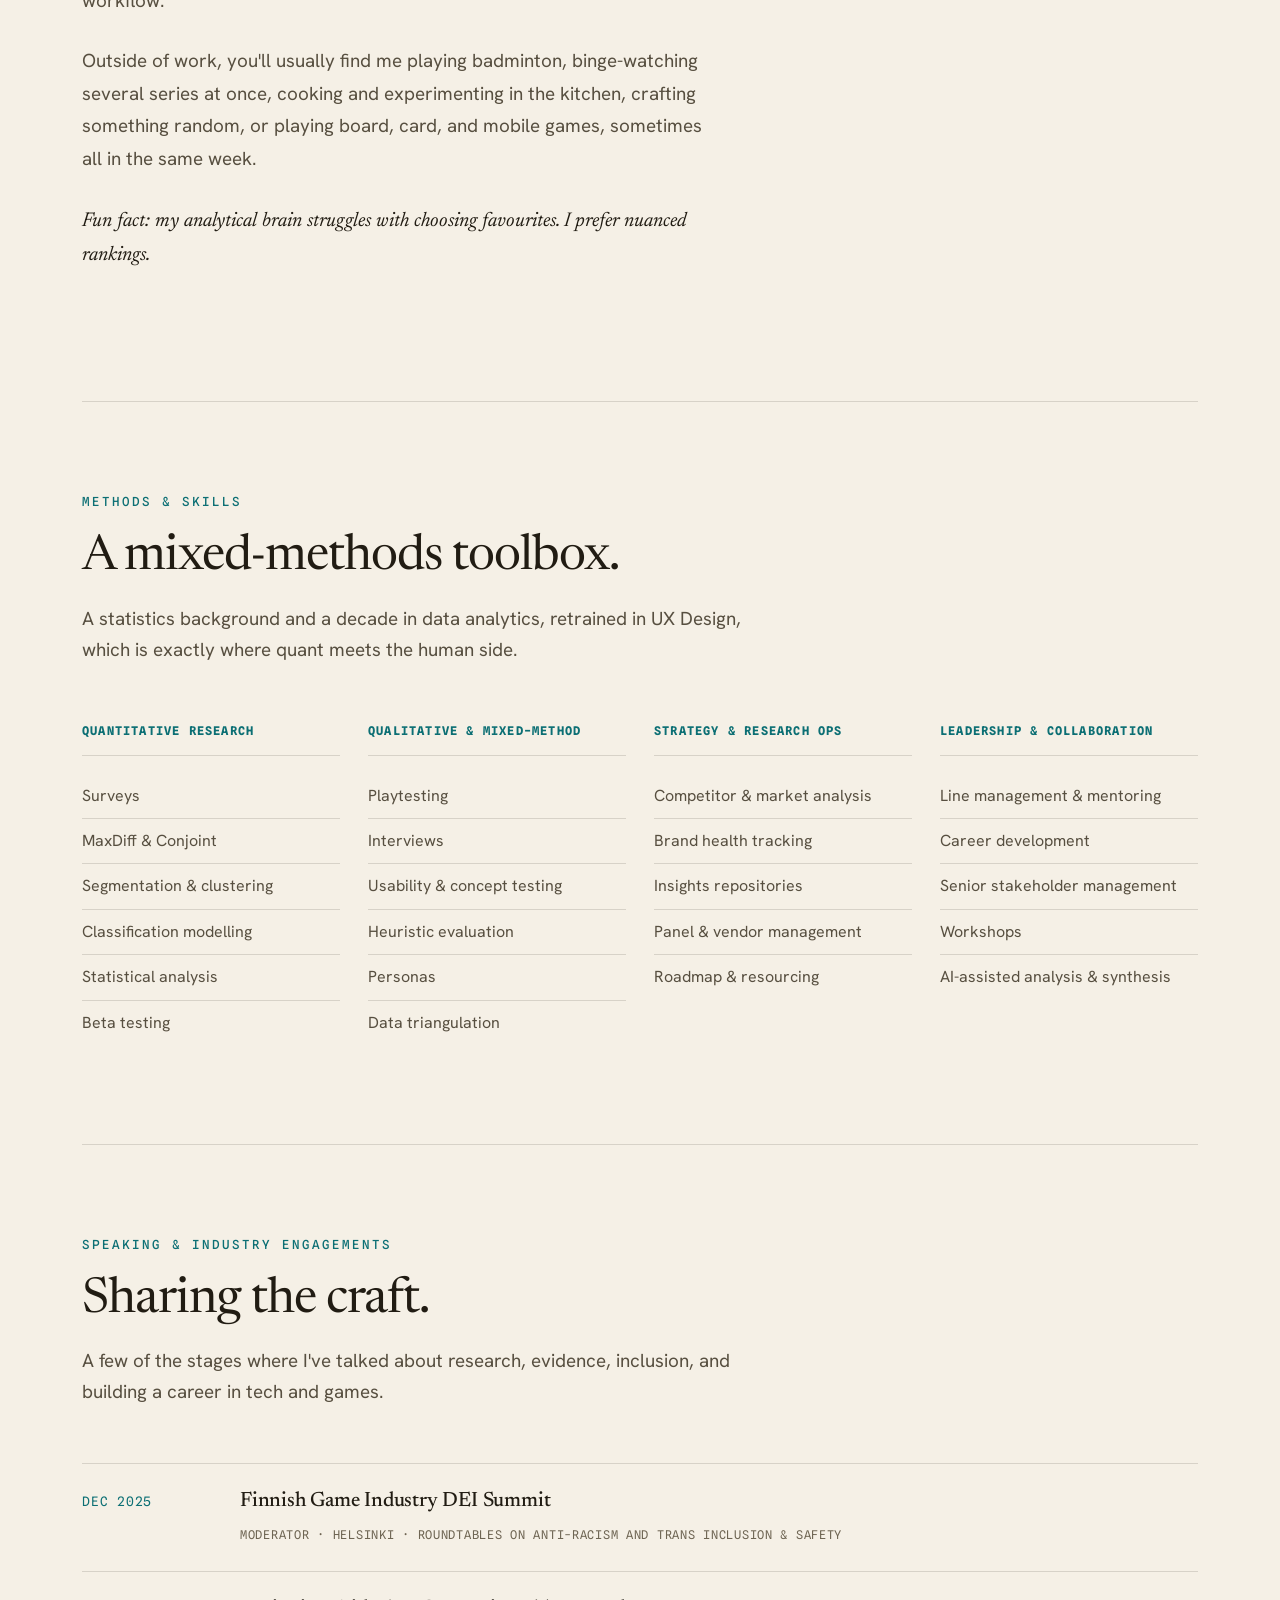
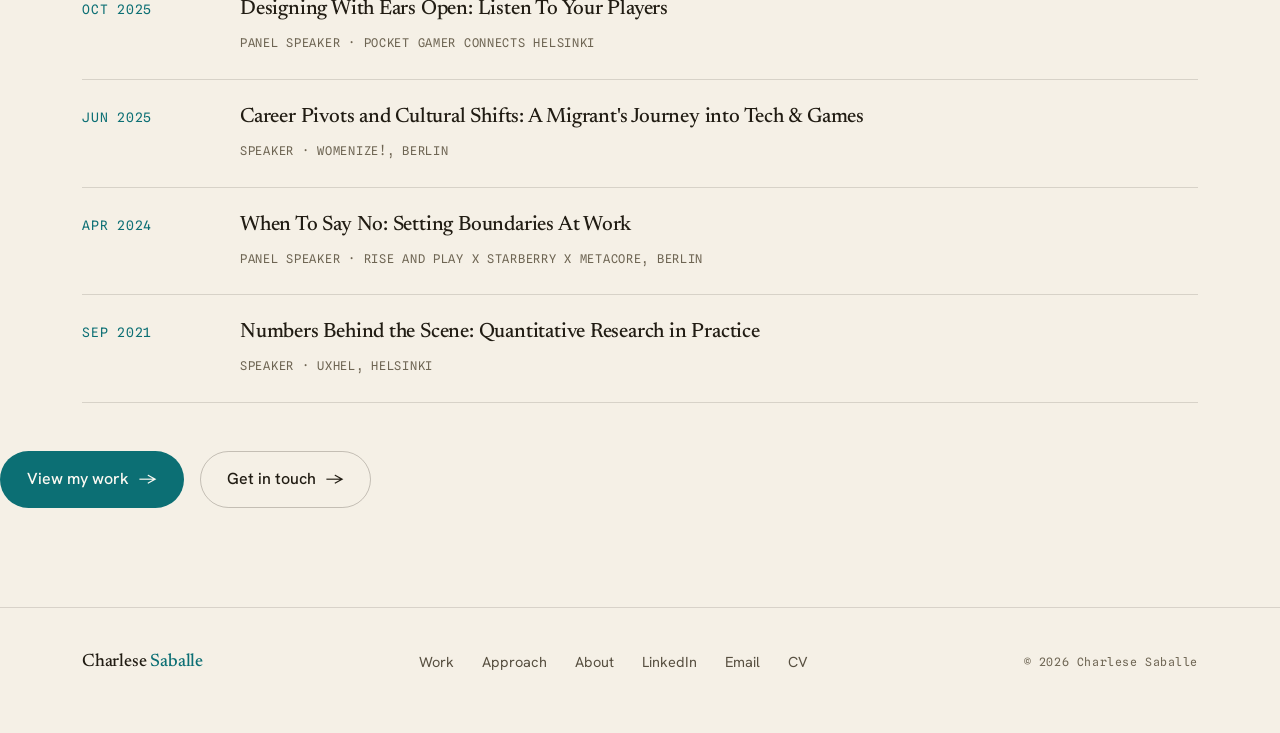
==== commit 15094243: "Update about.html added work and contact buttons" ====
--- a/about.html
+++ b/about.html
@@ -180,6 +180,10 @@
       </div>
     </div>
   </div>
+  <div style="margin-top:48px;" class="btn-row">
+    <a href="work.html" class="btn btn-primary">View my work <span aria-hidden="true">→</span></a>
+    <a href="contact.html" class="btn btn-ghost">Get in touch <span aria-hidden="true">→</span></a>
+  </div>
 </section>
 
 </main>
--- a/assets/styles.css
+++ b/assets/styles.css
@@ -586,6 +586,48 @@
   min-height: 160px;
 }
 
+/* ---------- Case-study artifact figure (user-supplied visual) ---------- */
+.cs-artifact { margin: 0; }
+.cs-artifact-img {
+  display: block;
+  width: 100%;
+  max-height: 580px;
+  object-fit: contain;
+  border: 1px solid var(--line);
+  border-radius: 6px;
+  background: var(--ink-2);
+}
+.cs-artifact.empty .cs-artifact-img { display: none; }
+.cs-artifact-ph { display: none; }
+.cs-artifact.empty .cs-artifact-ph {
+  display: flex;
+  align-items: center;
+  justify-content: center;
+  text-align: center;
+  min-height: 240px;
+  padding: 36px;
+  background:
+    repeating-linear-gradient(135deg, rgba(12,111,116,0.10) 0 2px, transparent 2px 11px),
+    var(--ink-2);
+  border: 1px solid var(--line-2);
+  border-radius: 6px;
+  font-family: var(--mono);
+  font-size: 12.5px;
+  letter-spacing: 0.04em;
+  line-height: 1.7;
+  color: var(--cream-faint);
+  max-width: 60ch;
+  margin: 0 auto;
+}
+.cs-artifact figcaption {
+  font-family: var(--mono);
+  font-size: 12px;
+  letter-spacing: 0.04em;
+  color: var(--cream-faint);
+  margin-top: 14px;
+}
+.cs-artifact.empty figcaption { display: none; }
+
 /* ---------- Contact / Footer ---------- */
 .contact {
   border-top: 1px solid var(--line);
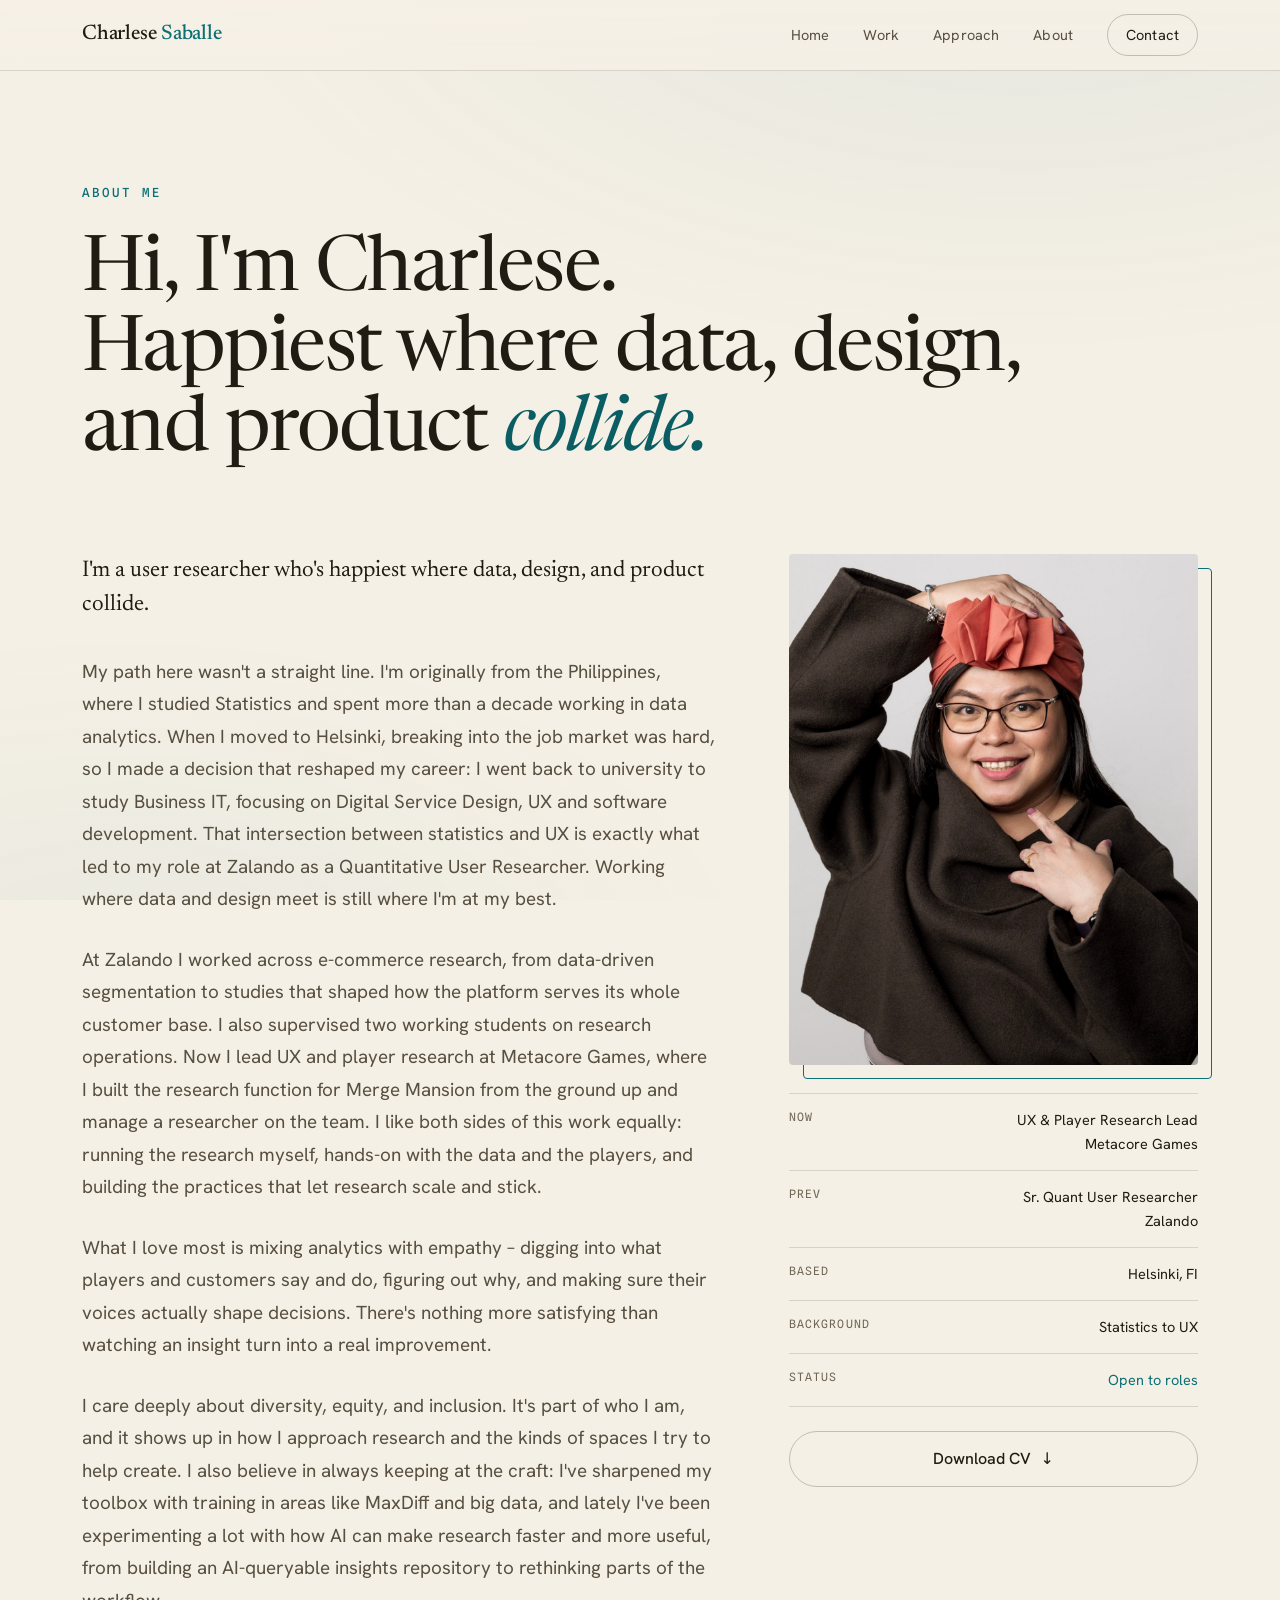
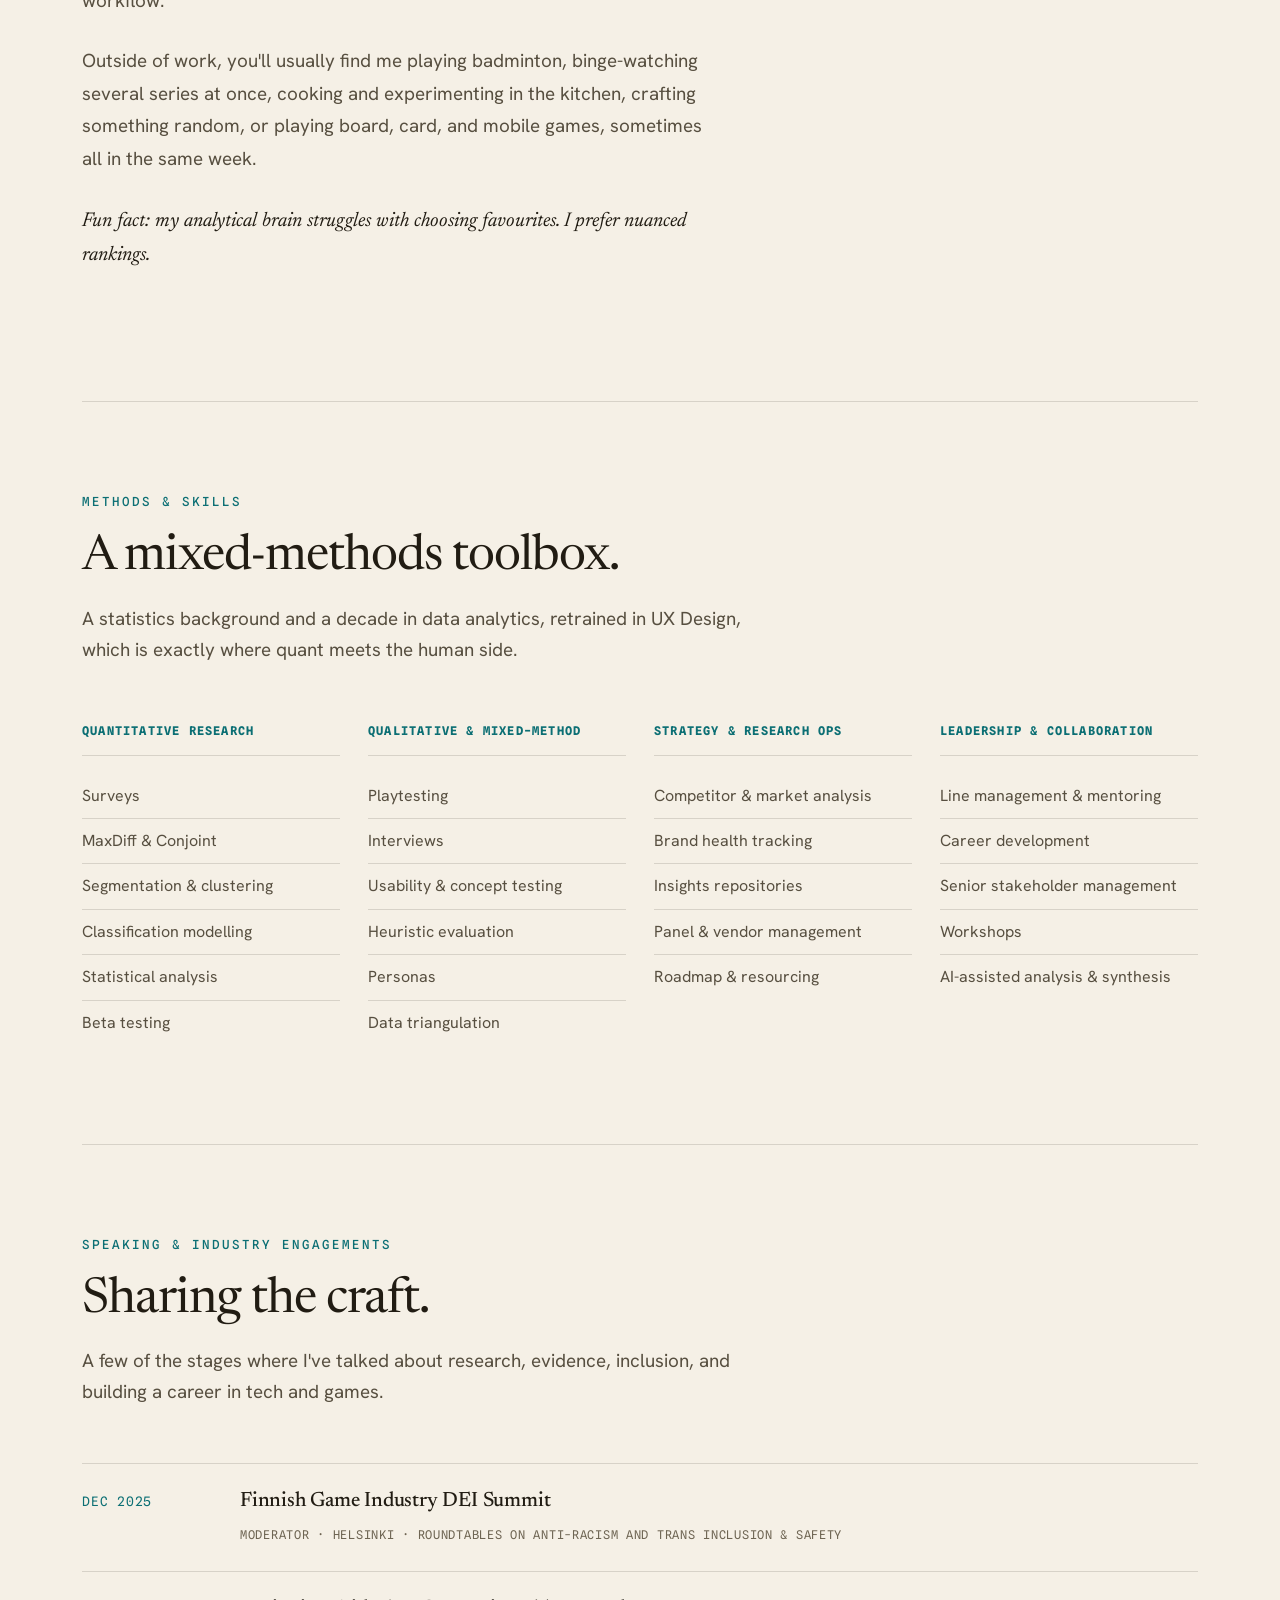
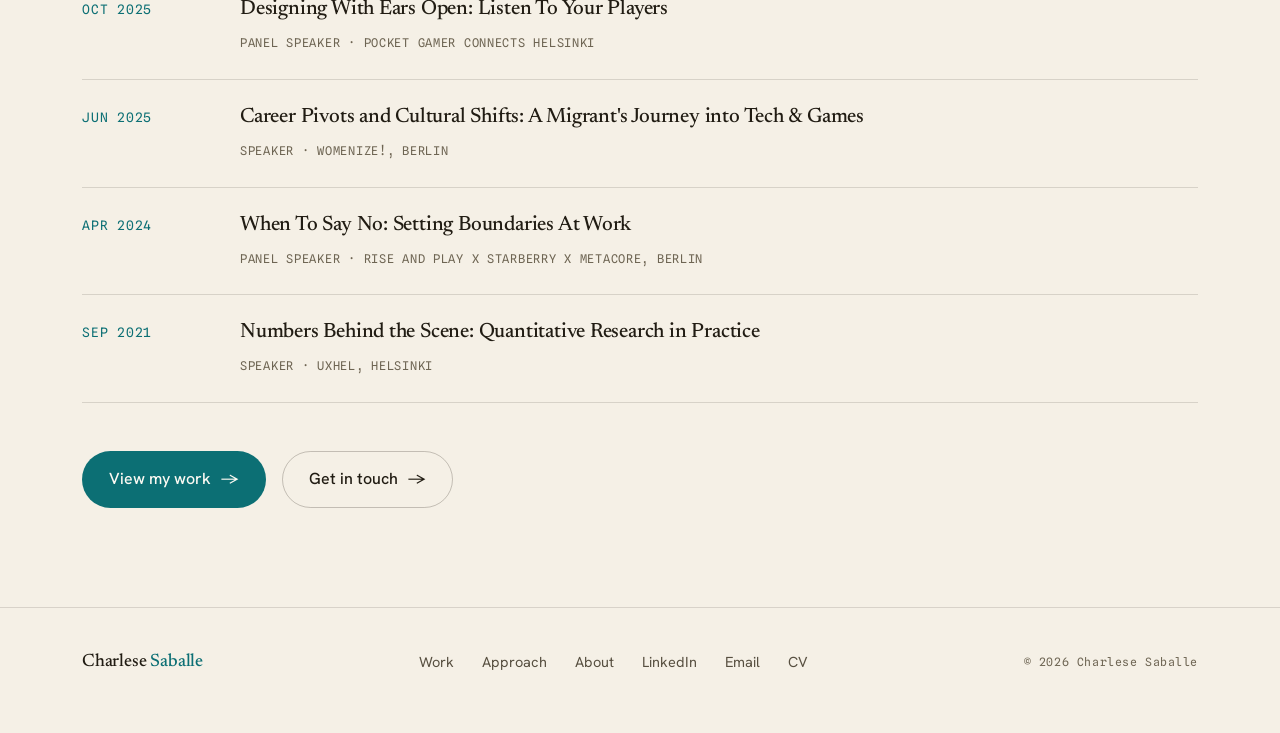
==== commit a7d4386e: "Update about.html" ====
--- a/about.html
+++ b/about.html
@@ -179,10 +179,10 @@
         </div>
       </div>
     </div>
-  </div>
-  <div style="margin-top:48px;" class="btn-row">
-    <a href="work.html" class="btn btn-primary">View my work <span aria-hidden="true">→</span></a>
-    <a href="contact.html" class="btn btn-ghost">Get in touch <span aria-hidden="true">→</span></a>
+      <div style="margin-top:48px;" class="btn-row">
+        <a href="work.html" class="btn btn-primary">View my work <span aria-hidden="true">→</span></a>
+        <a href="contact.html" class="btn btn-ghost">Get in touch <span aria-hidden="true">→</span></a>
+      </div>
   </div>
 </section>
 
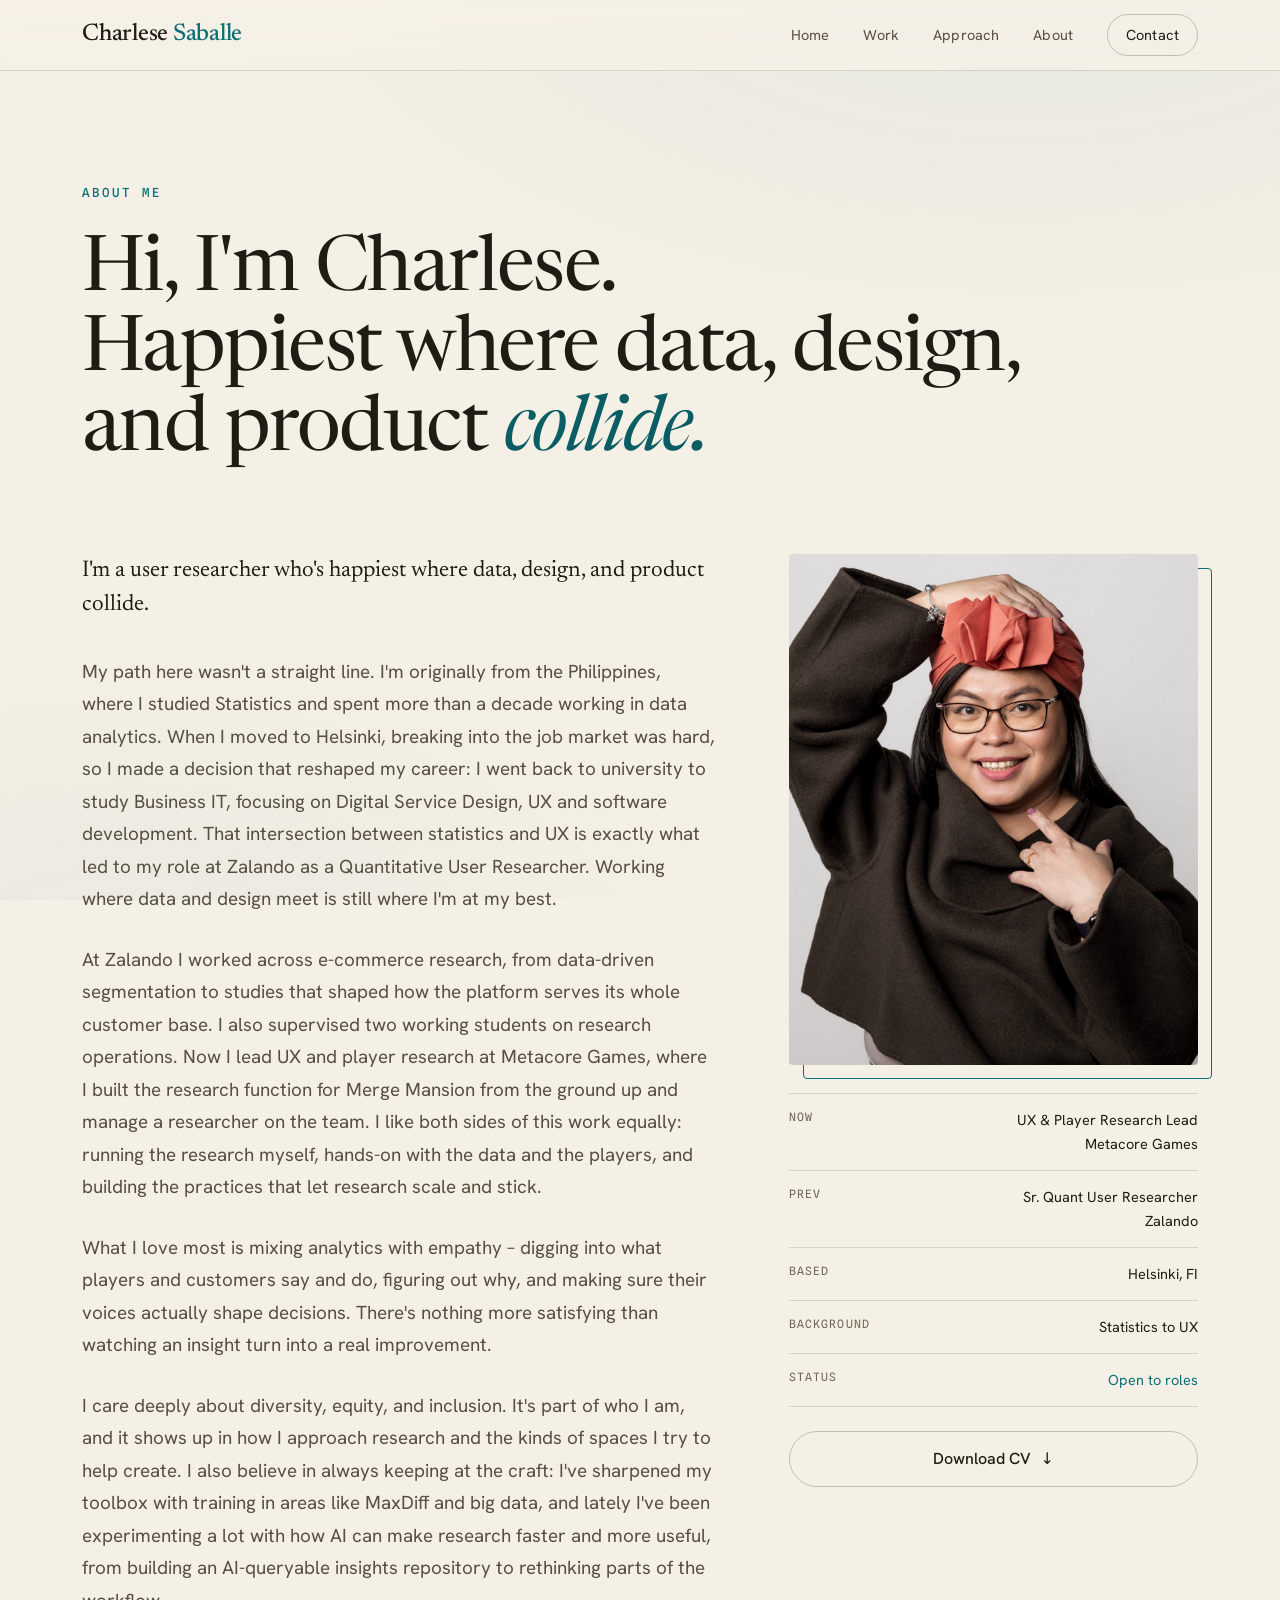
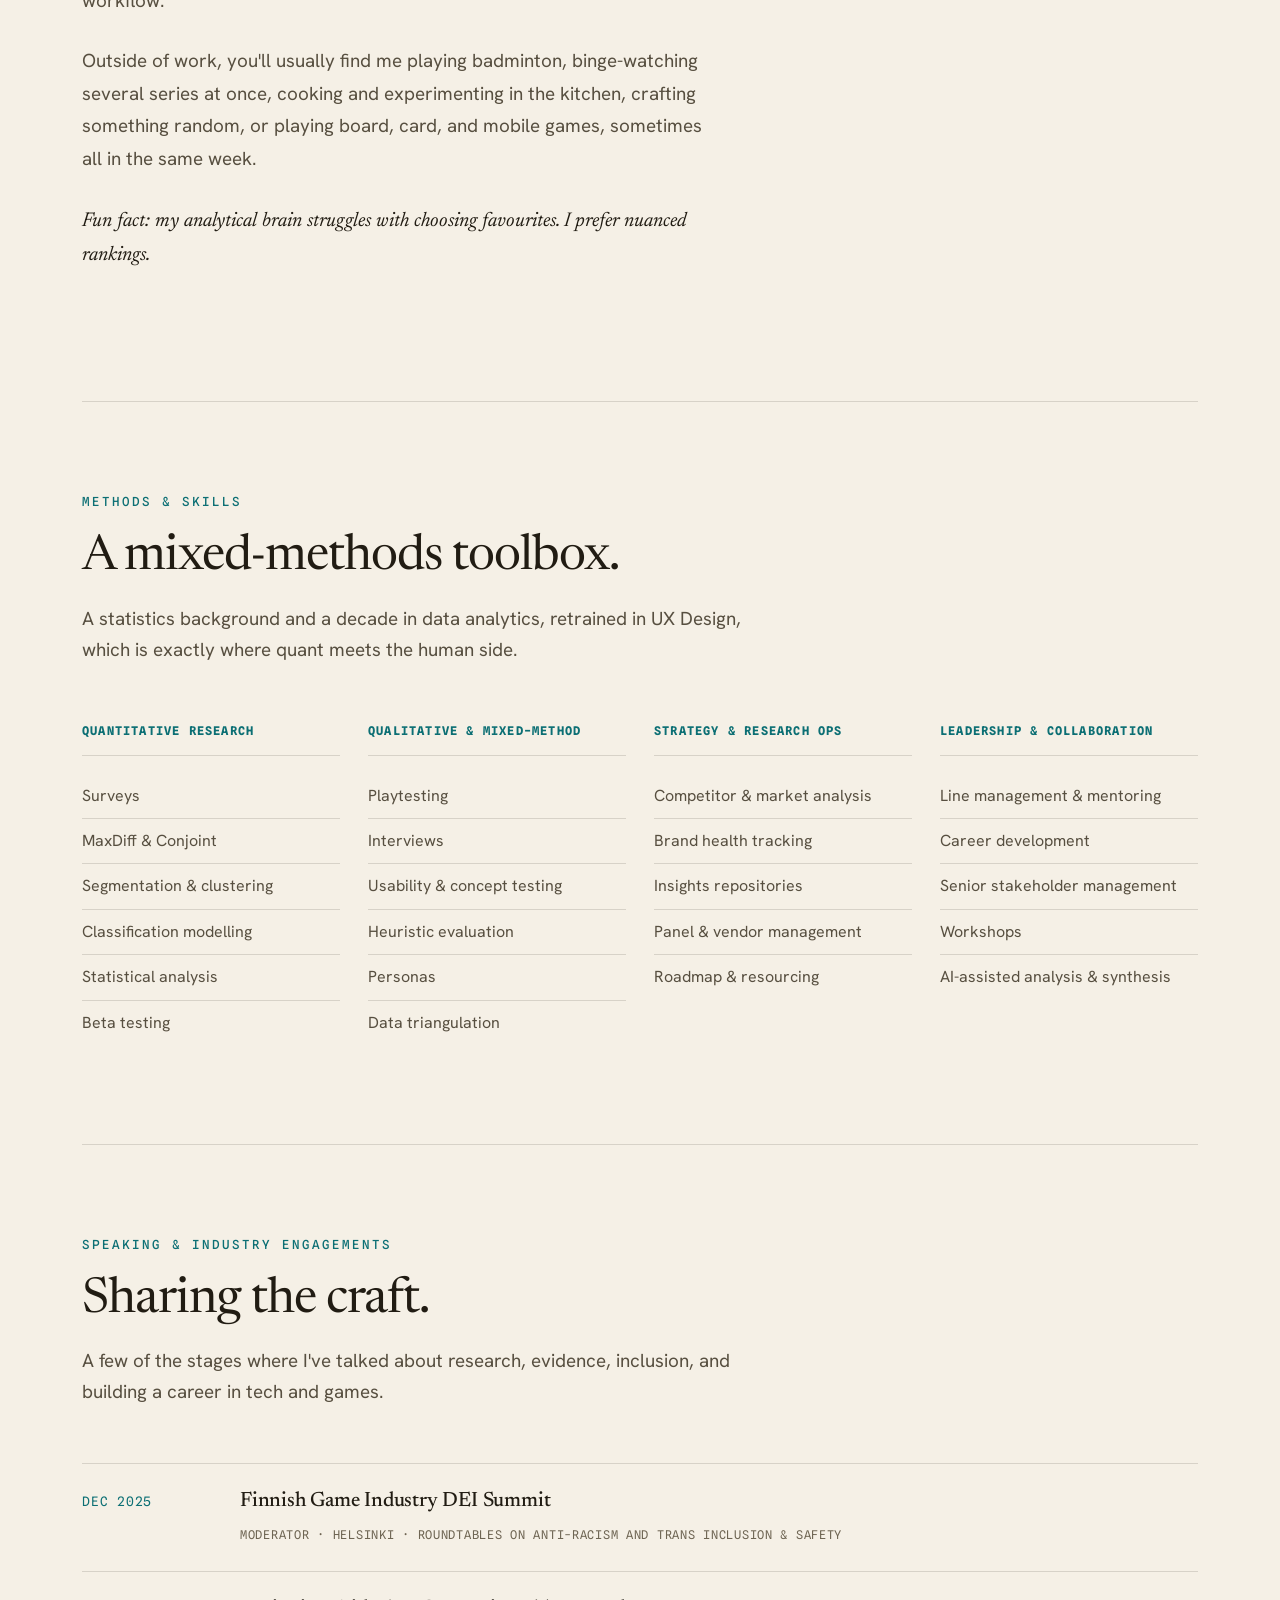
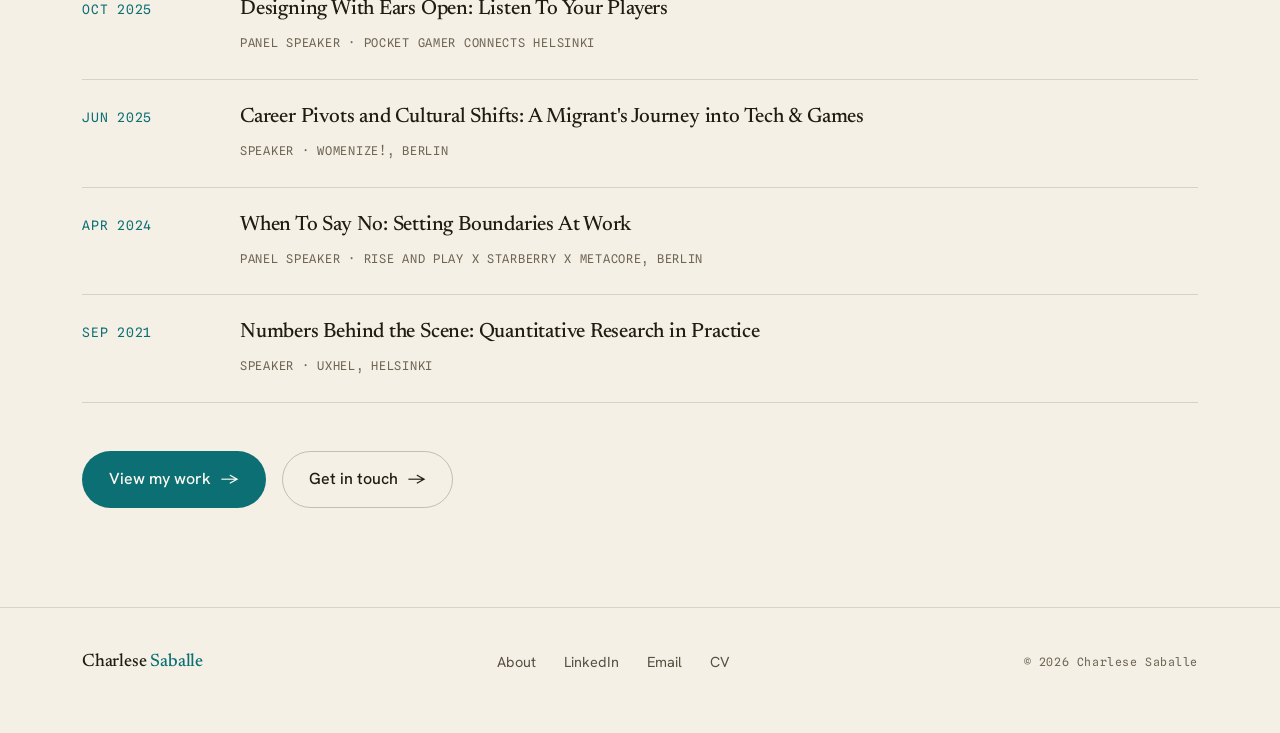
==== commit 29d83433: "Update about.html" ====
--- a/about.html
+++ b/about.html
@@ -192,8 +192,6 @@
   <div class="wrap foot-inner">
     <a href="index.html" class="brand">Charlese&nbsp;<span>Saballe</span></a>
     <nav class="foot-links">
-      <a href="work.html">Work</a>
-      <a href="approach.html">Approach</a>
       <a href="about.html">About</a>
       <a href="https://www.linkedin.com/in/charlesesaballe" target="_blank" rel="noopener">LinkedIn</a>
       <a href="mailto:charsaballe@gmail.com">Email</a>
--- a/assets/styles.css
+++ b/assets/styles.css
@@ -138,6 +138,7 @@
   white-space: nowrap;
 }
 .brand span { color: var(--gold); }
+.nav-inner .brand { font-size: 24px; }
 .nav-links {
   display: flex;
   align-items: center;
@@ -150,7 +151,7 @@
   transition: color 0.25s var(--ease);
   position: relative;
 }
-.nav-links a:hover { color: var(--cream); }
+.nav-links a:hover { color: var(--gold-bright); }
 .nav-links a.cta {
   border: 1px solid var(--line-2);
   border-radius: 999px;
@@ -840,10 +841,10 @@
 .cs-strengths .sl { font-family: var(--mono); font-size: 11px; letter-spacing: 0.12em; text-transform: uppercase; color: var(--cream-faint); margin-bottom: 14px; }
 
 /* pull quote */
-.pull {
+.pull, .prose p.pull {
   font-family: var(--serif);
   font-weight: 400;
-  font-size: 1.7rem;
+  font-size: 1.8rem;
   line-height: 1.4;
   color: var(--cream);
   border-left: 2px solid var(--gold);
@@ -852,6 +853,10 @@
   font-style: italic;
   max-width: none;
 }
+/* let the quote break out wider than the reading column on desktop */
+@media (min-width: 900px) {
+  .prose p.pull { margin-right: -200px; }
+}
 
 /* next case nav */
 .cs-next {
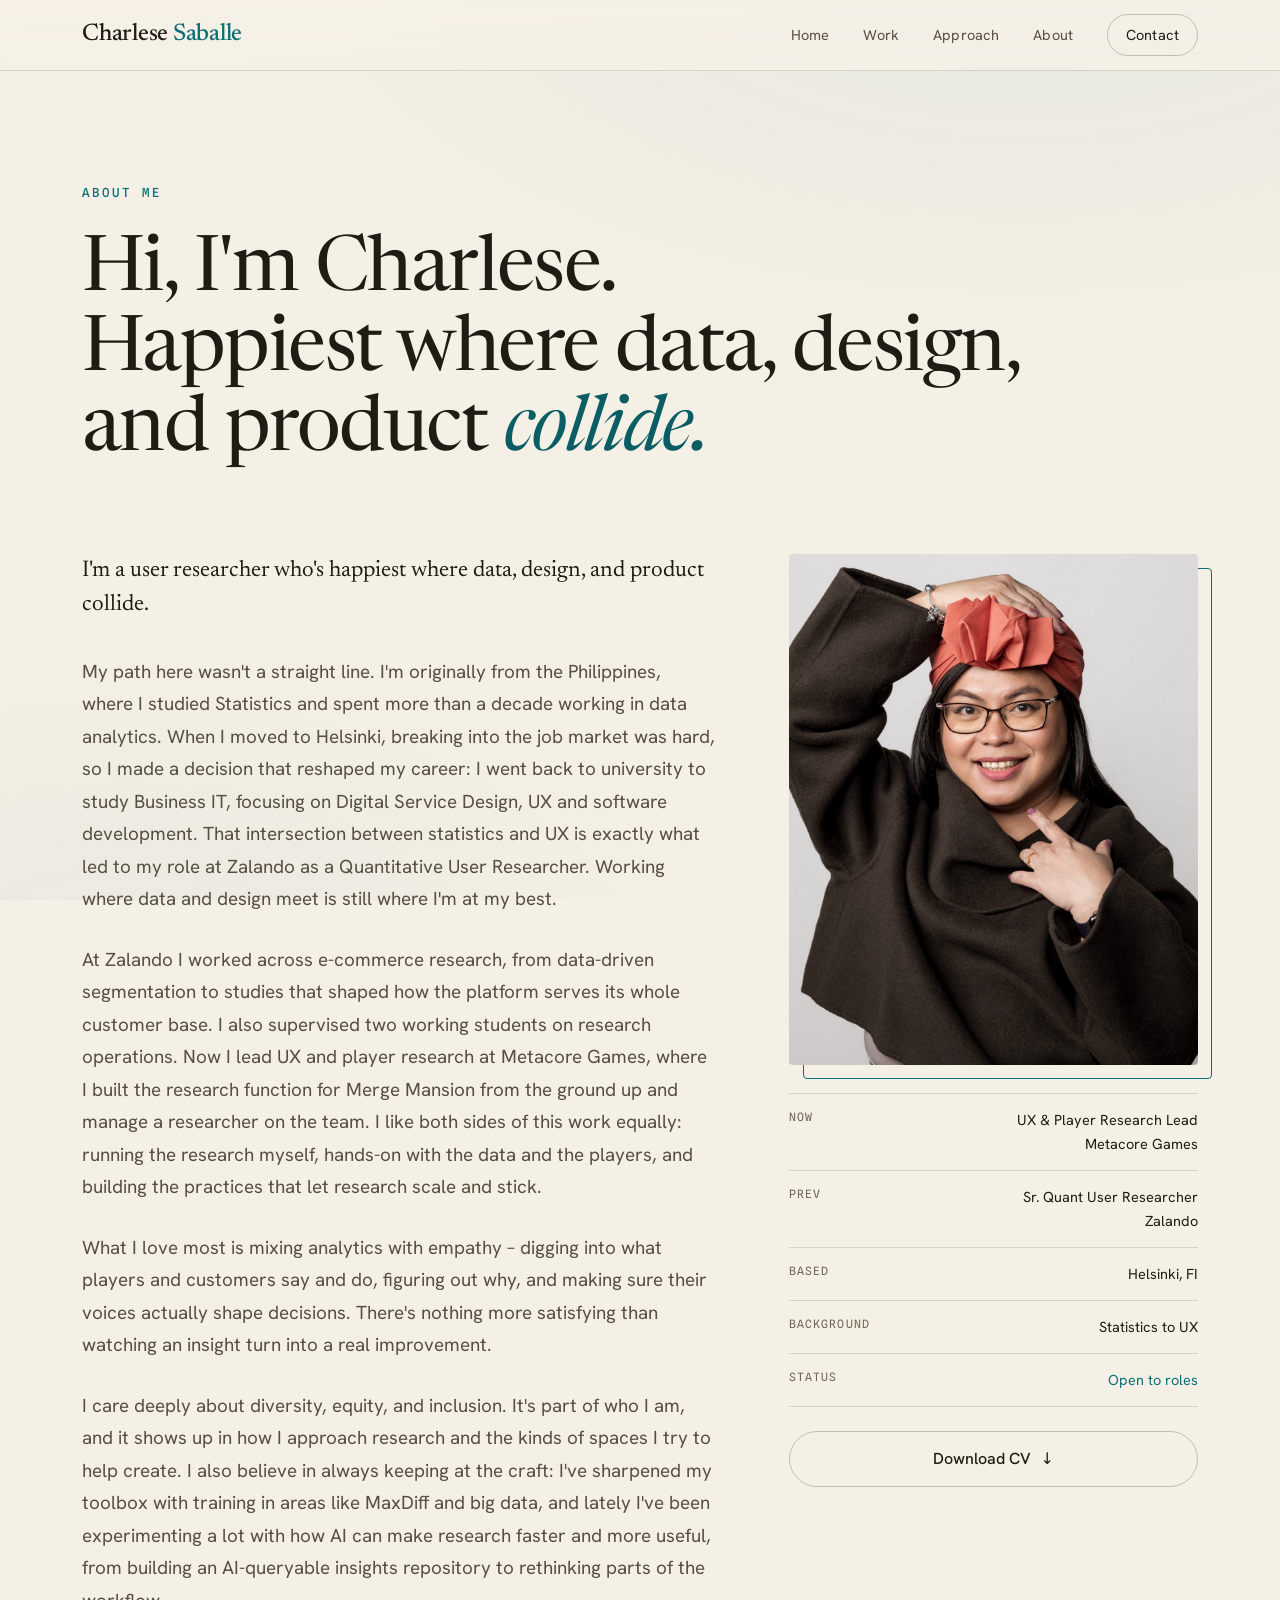
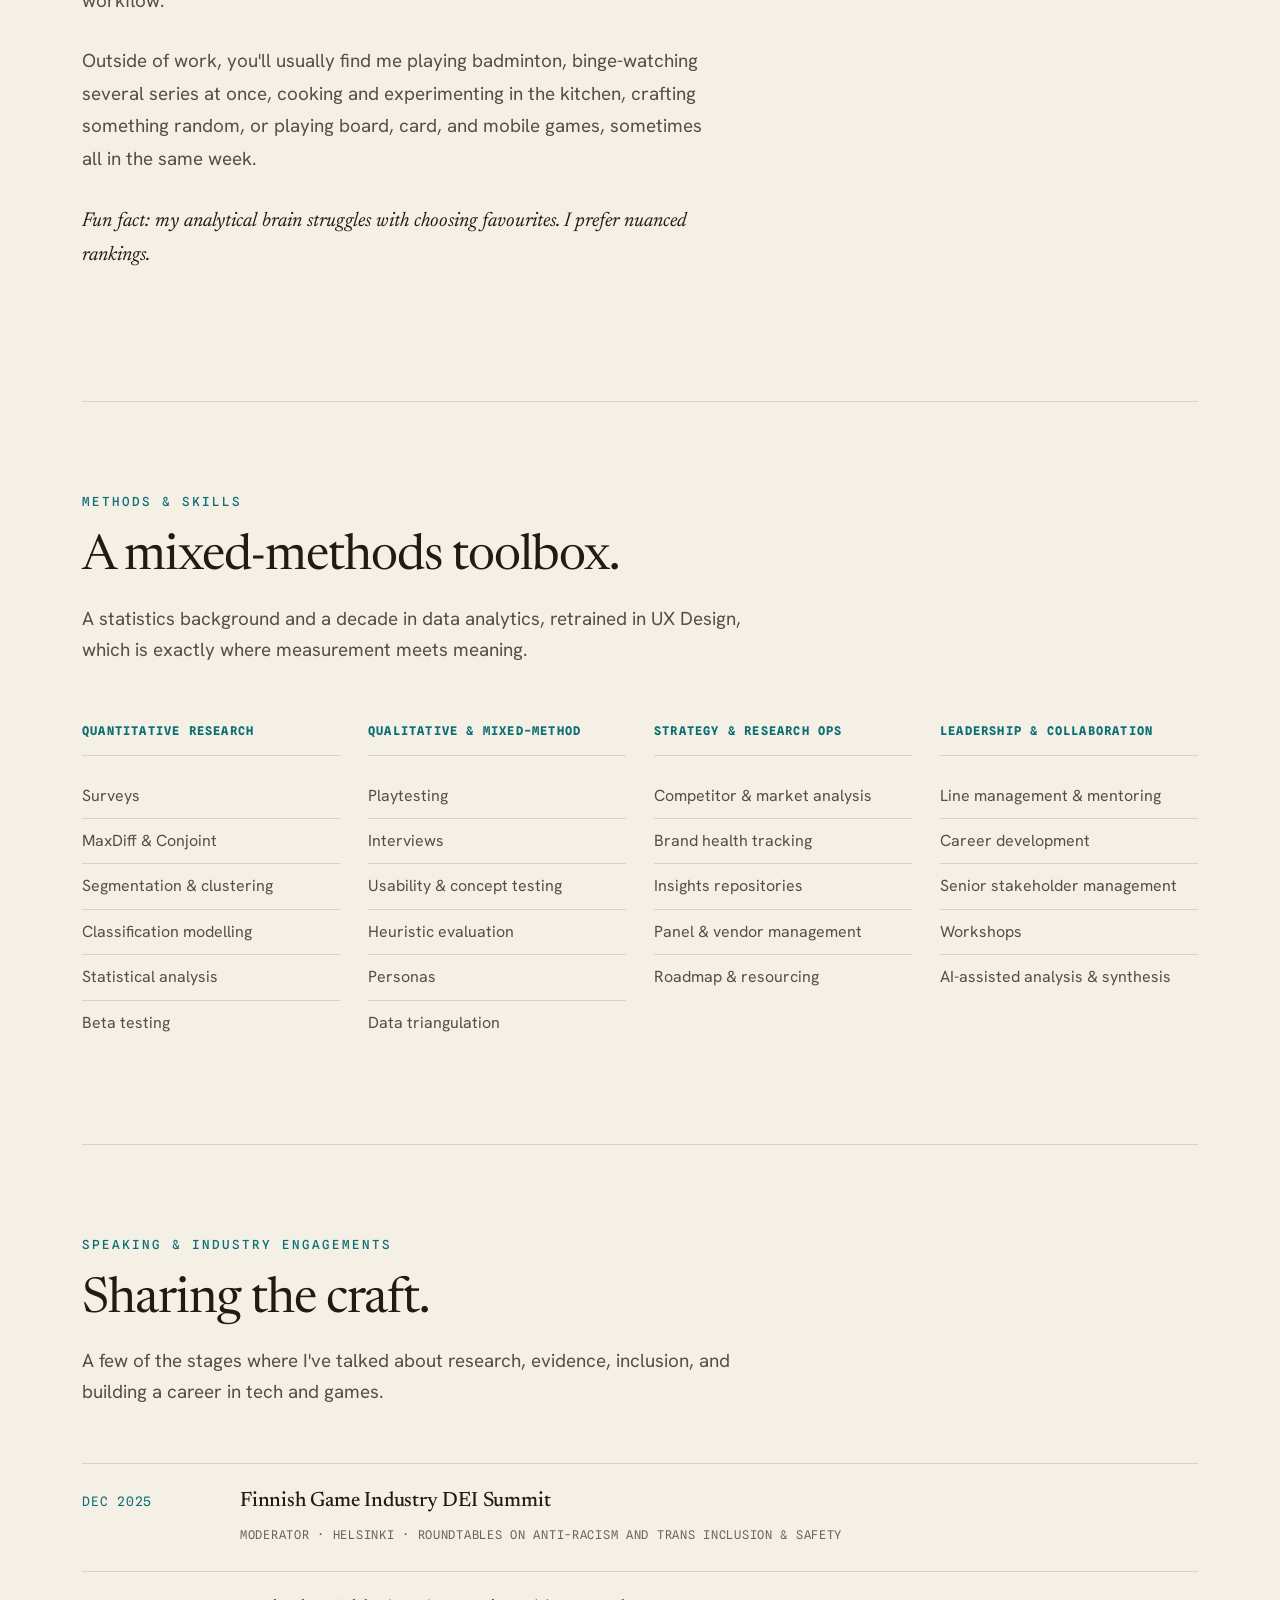
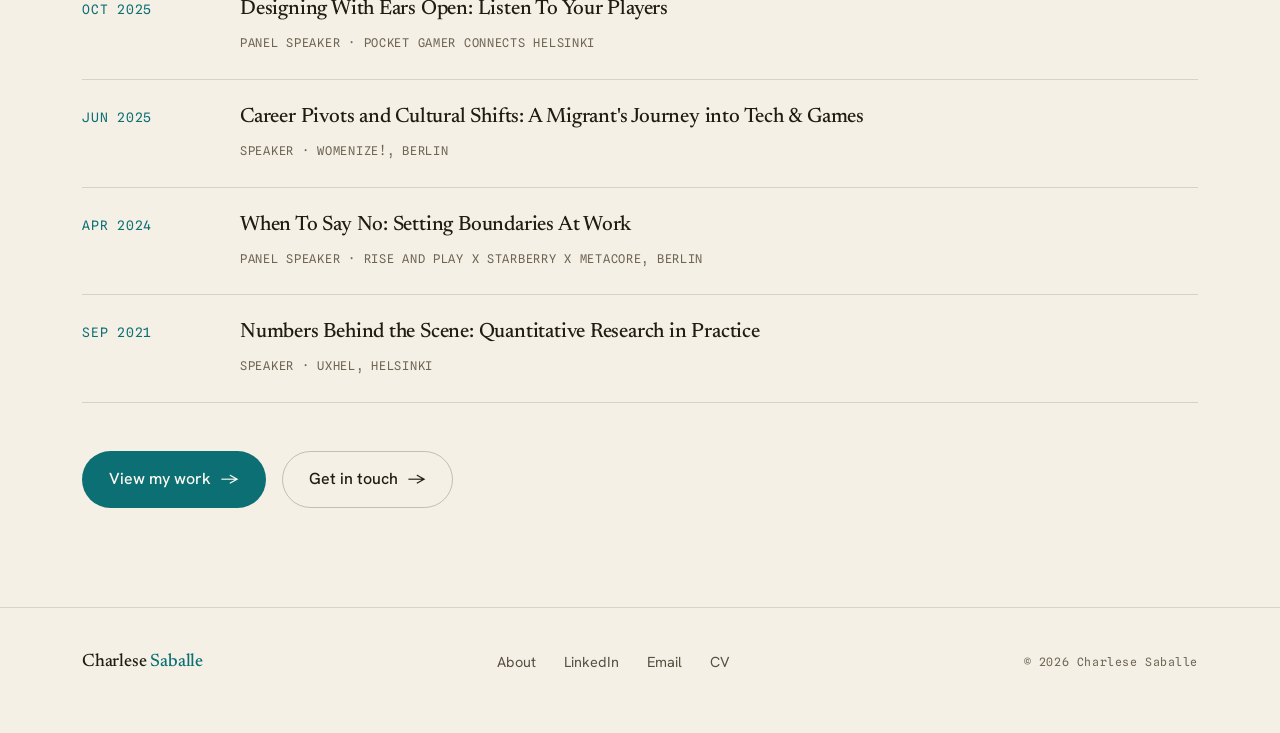
==== commit 3a75a423: "Update about.html" ====
--- a/about.html
+++ b/about.html
@@ -85,7 +85,7 @@
     <div class="section-head" style="margin-top:90px;">
       <p class="eyebrow">Methods &amp; Skills</p>
       <h2>A mixed-methods toolbox.</h2>
-      <p class="lede">A statistics background and a decade in data analytics, retrained in UX Design, which is exactly where quant meets the human side.</p>
+      <p class="lede">A statistics background and a decade in data analytics, retrained in UX Design, which is exactly where measurement meets meaning.</p>
     </div>
     <div class="methods-grid">
       <div class="method-col">
--- a/assets/styles.css
+++ b/assets/styles.css
@@ -802,6 +802,11 @@
 details.detail[open] .det-icon::after { opacity: 0; transform: translate(-50%, -50%) rotate(90deg); }
 .det-body { padding: 4px 0 38px; }
 .det-body p { color: var(--cream-dim); font-size: 1.08rem; line-height: 1.7; margin: 0 0 1.05em; max-width: 80ch; }
+@media (max-width: 600px) {
+  details.detail summary { font-size: 1.3rem; gap: 14px; align-items: flex-start; }
+  details.detail summary .label { white-space: normal; gap: 12px; }
+  .det-icon { margin-top: 2px; }
+}
 .det-body p:last-child { margin-bottom: 0; }
 .det-body p strong { color: var(--cream); font-weight: 600; }
 .det-body .sub {
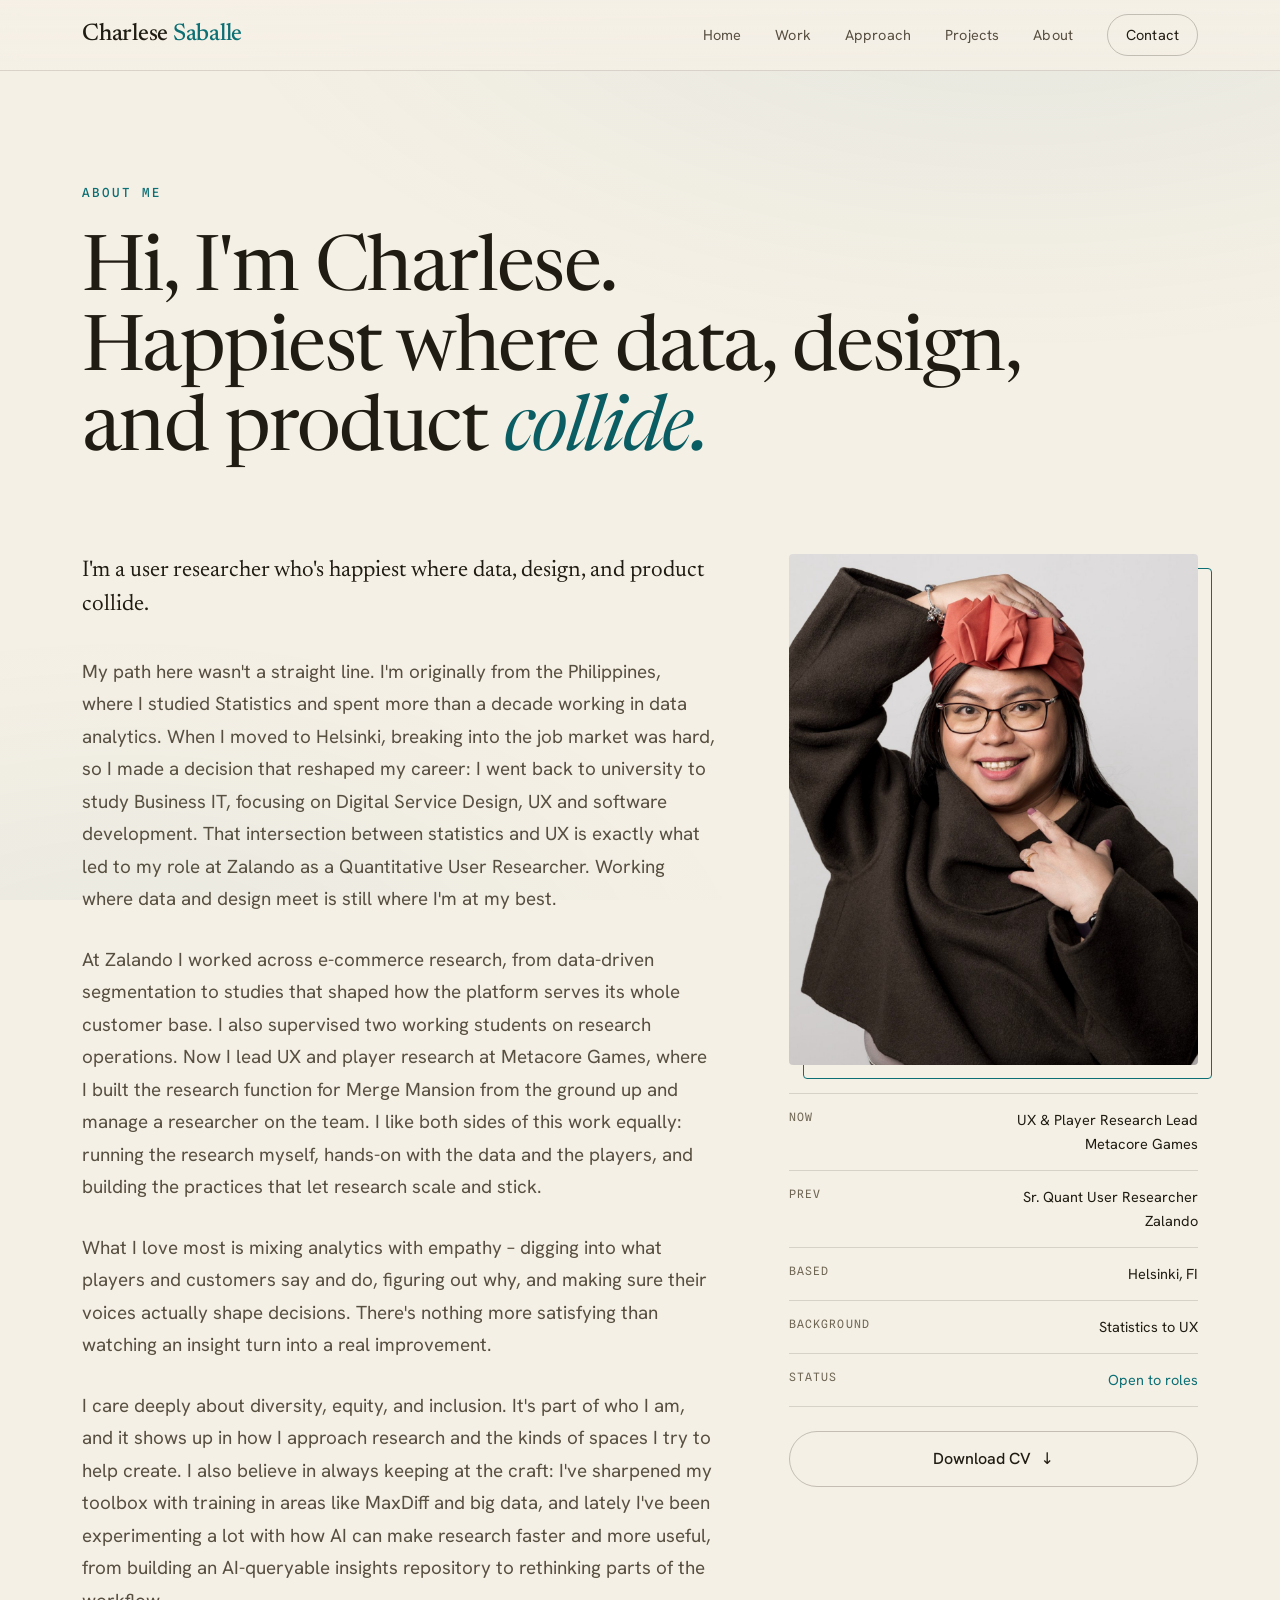
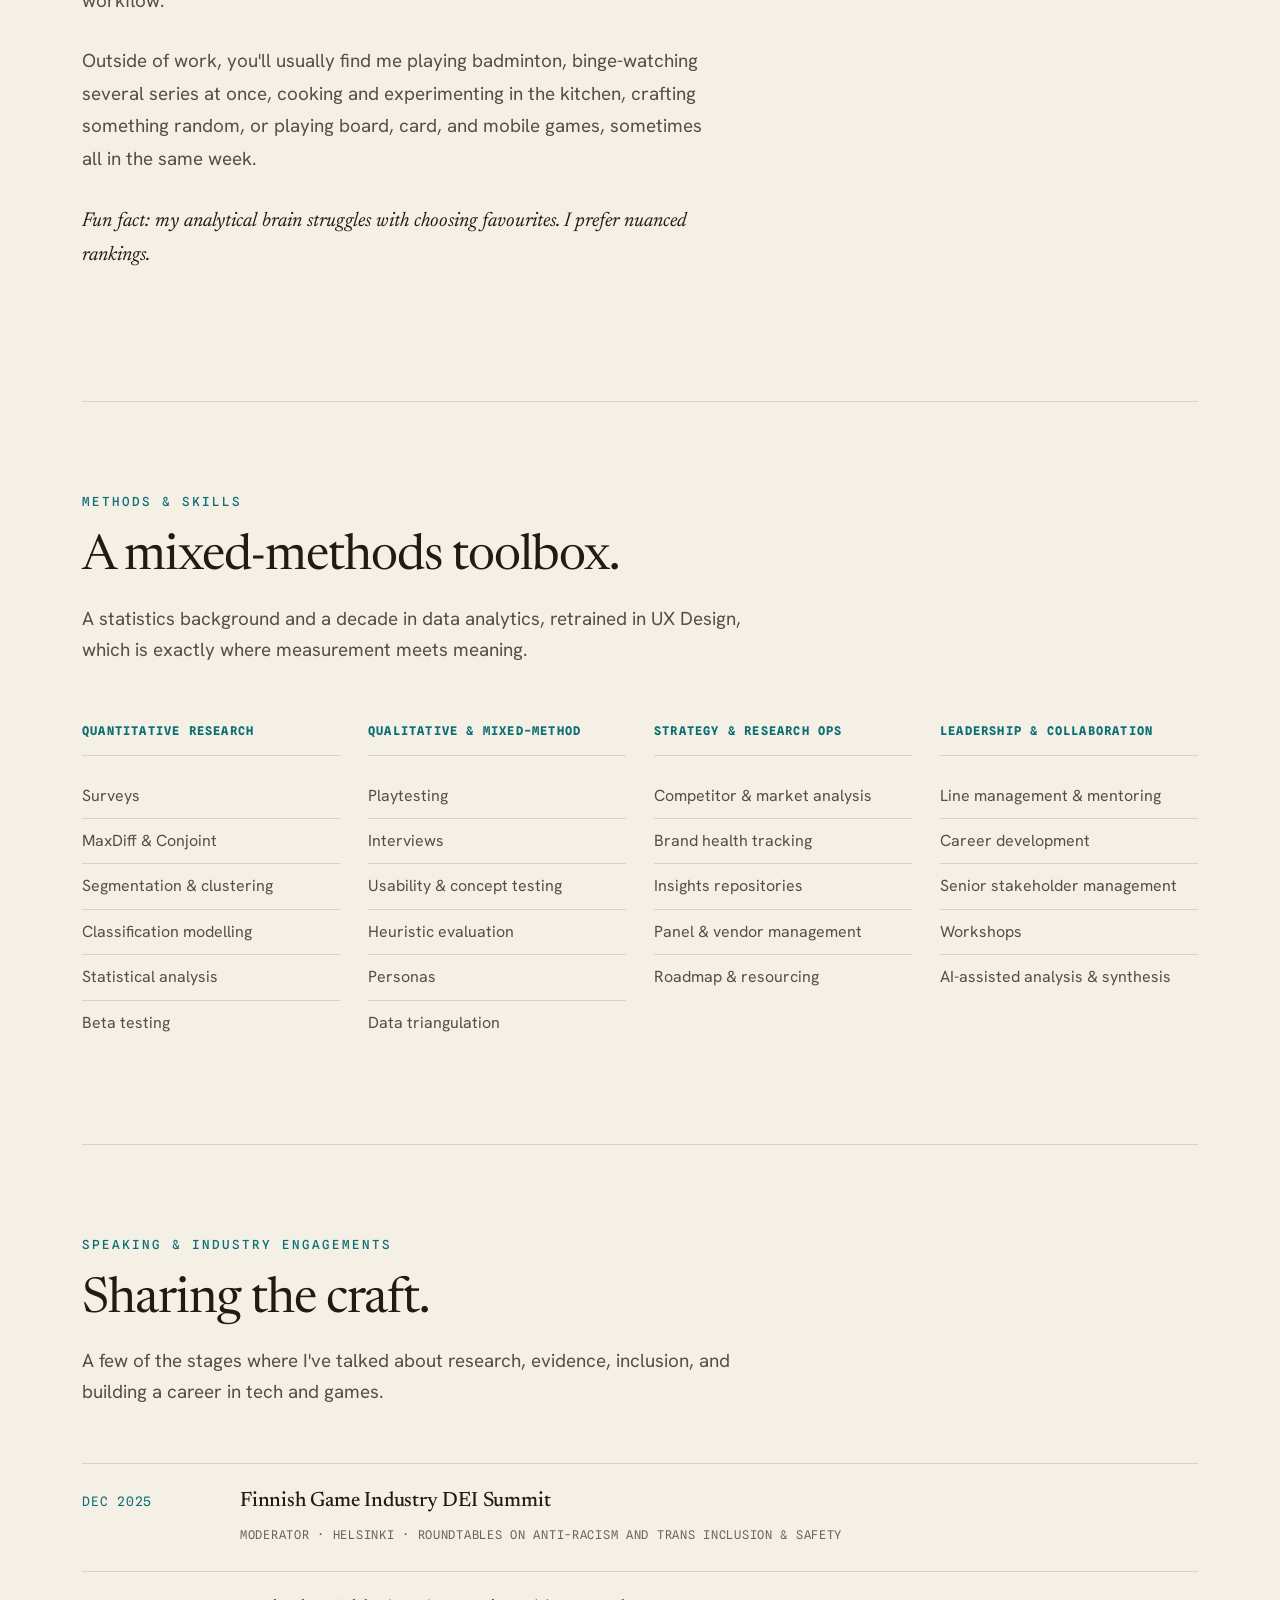
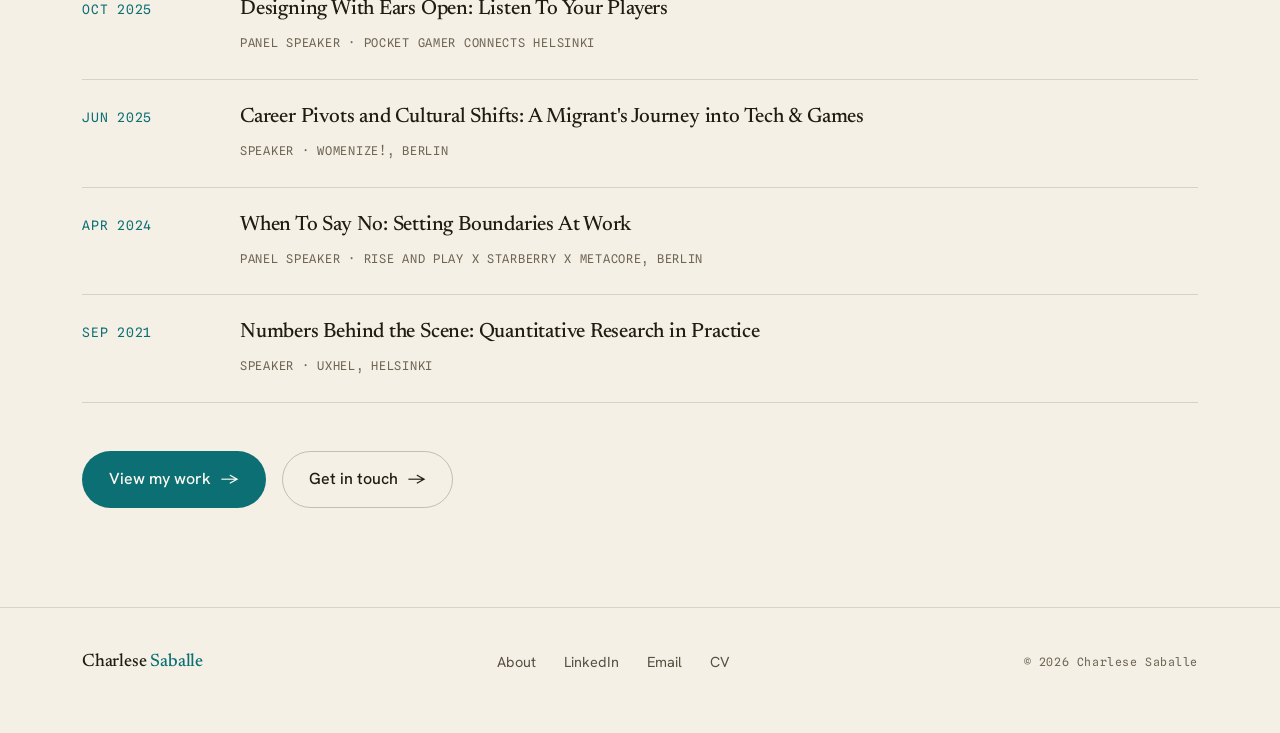
==== commit a645d499: "Update about.html added projects" ====
--- a/about.html
+++ b/about.html
@@ -32,6 +32,7 @@
       <a href="index.html">Home</a>
       <a href="work.html">Work</a>
       <a href="approach.html">Approach</a>
+      <a href="projects.html">Projects</a>
       <a href="about.html">About</a>
       <a href="contact.html" class="cta">Contact</a>
     </nav>
--- a/assets/styles.css
+++ b/assets/styles.css
@@ -803,7 +803,7 @@
 .det-body { padding: 4px 0 38px; }
 .det-body p { color: var(--cream-dim); font-size: 1.08rem; line-height: 1.7; margin: 0 0 1.05em; max-width: 80ch; }
 @media (max-width: 600px) {
-  details.detail summary { font-size: 1.3rem; gap: 14px; align-items: flex-start; }
+  details.detail summary { font-size: 1.18rem; gap: 14px; align-items: flex-start; }
   details.detail summary .label { white-space: normal; gap: 12px; }
   .det-icon { margin-top: 2px; }
 }
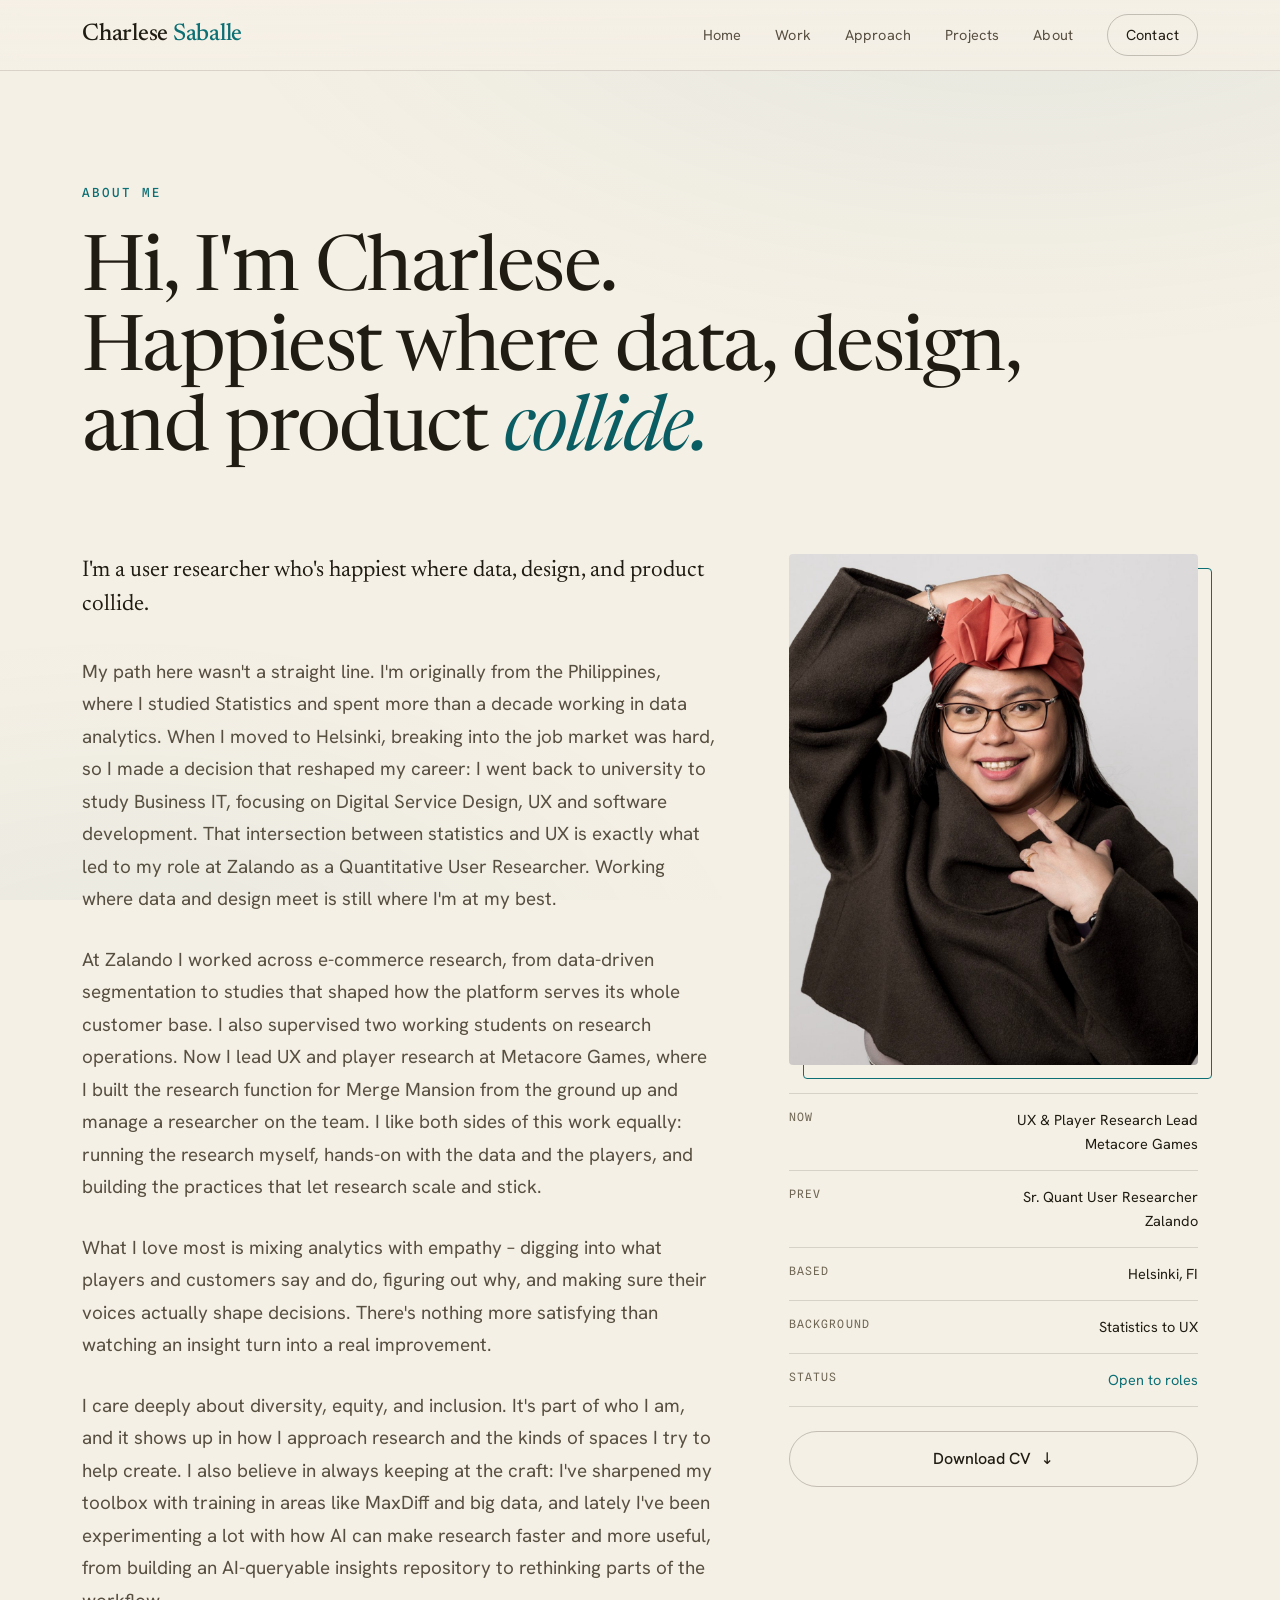
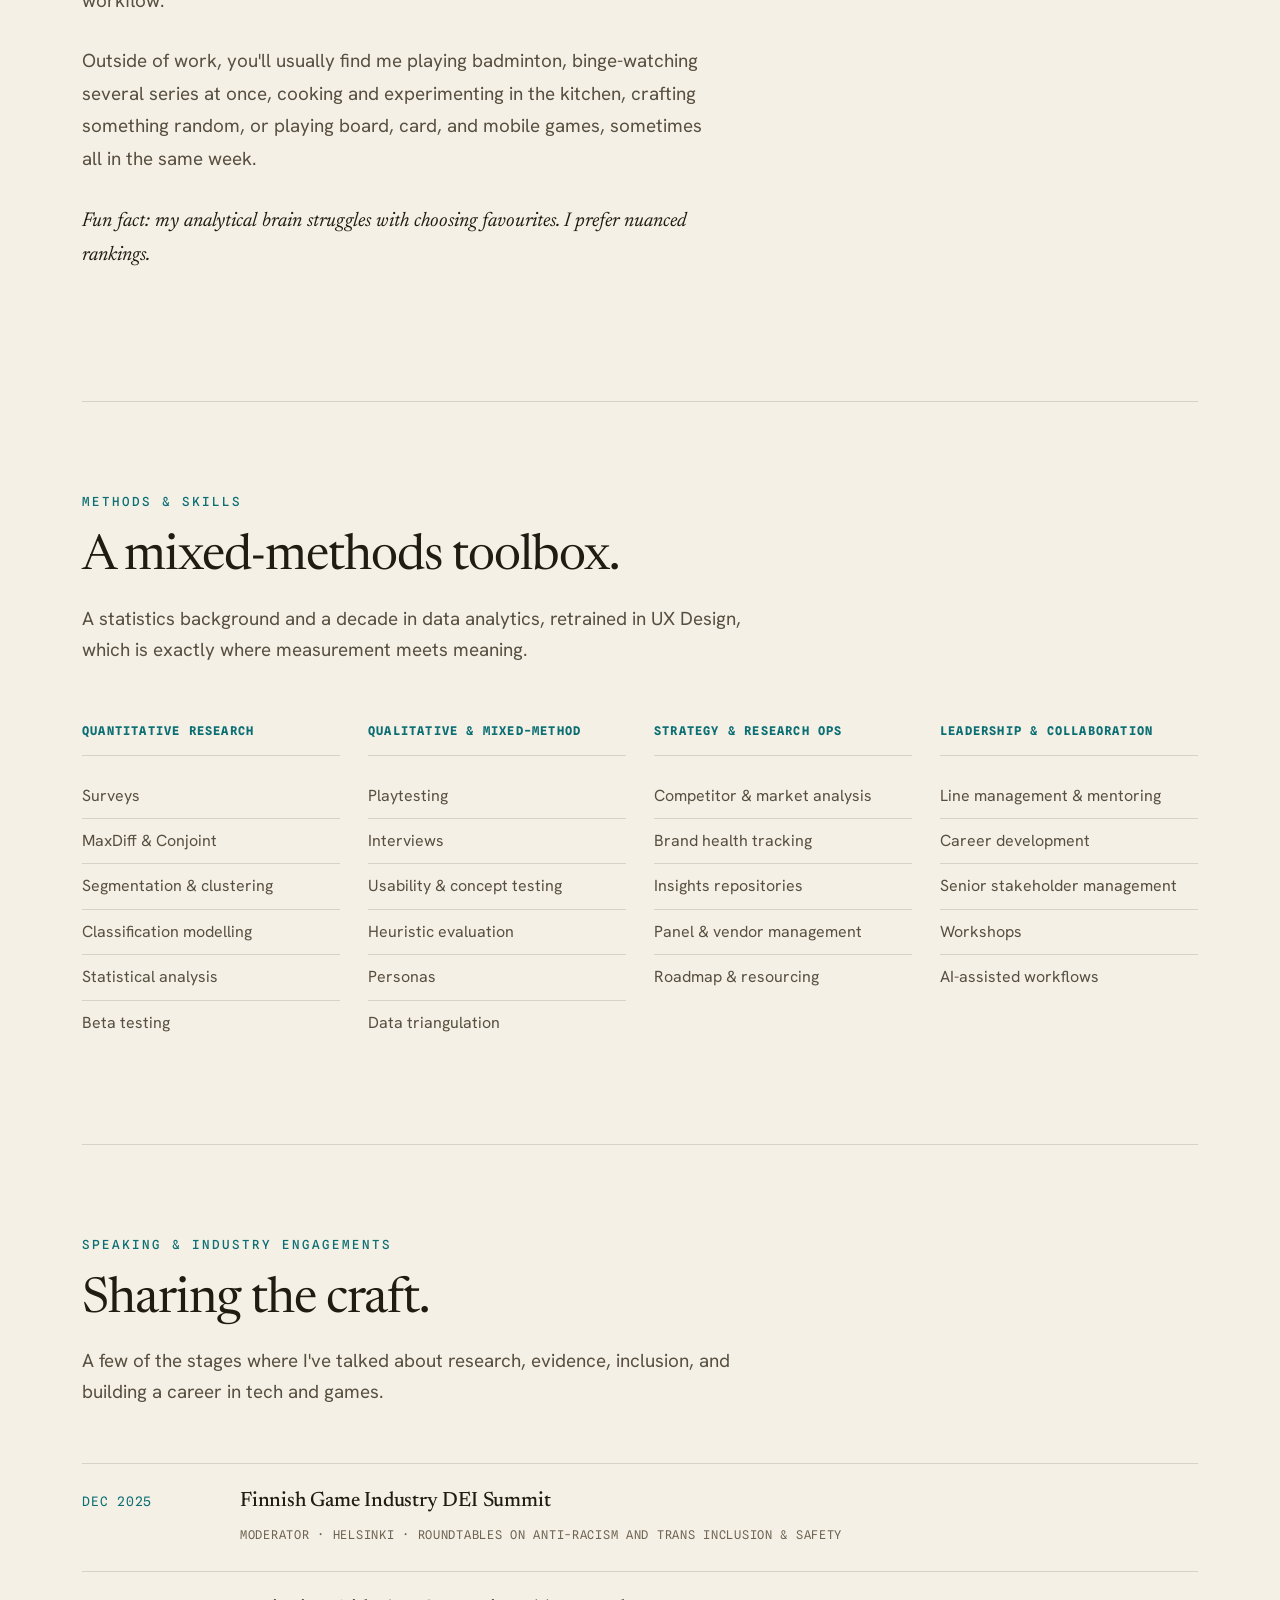
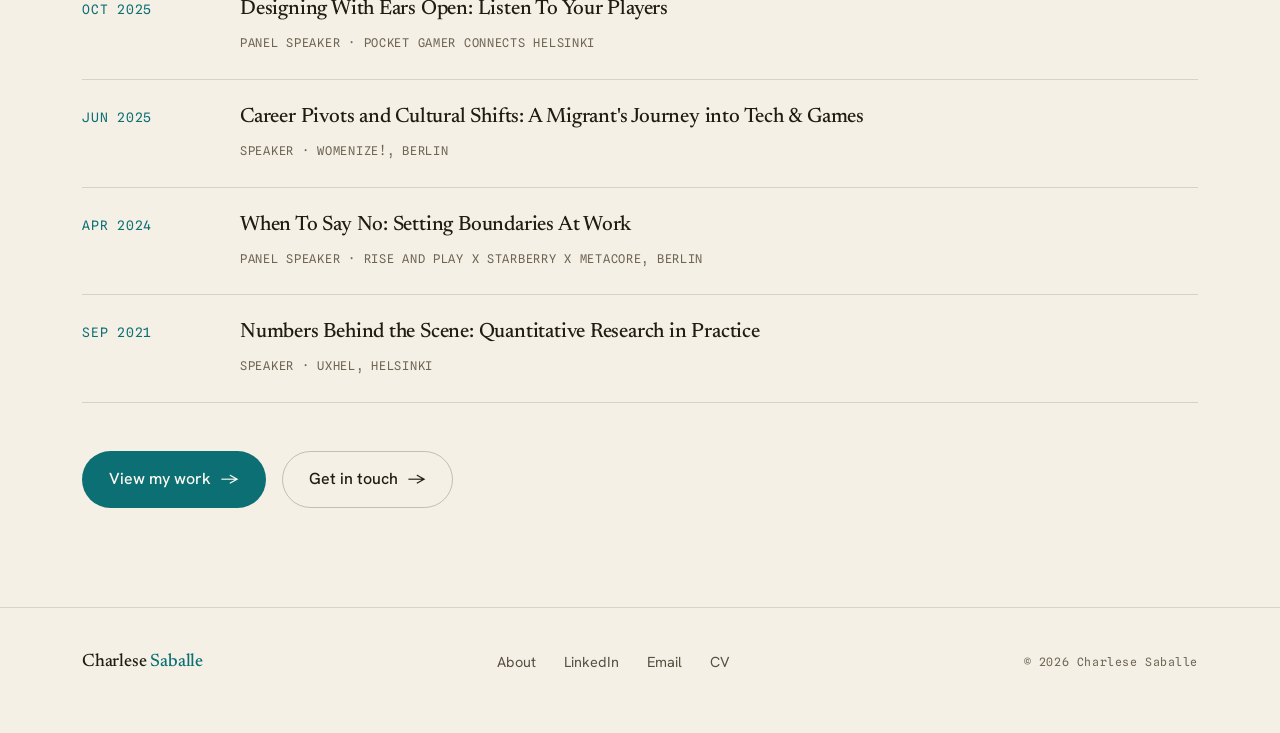
==== commit e08e11e8: "small text changes and updated resume" ====
--- a/about.html
+++ b/about.html
@@ -128,7 +128,7 @@
           <li>Career development</li>
           <li>Senior stakeholder management</li>
           <li>Workshops</li>
-          <li>AI-assisted analysis &amp; synthesis</li>
+          <li>AI-assisted workflows</li>
         </ul>
       </div>
     </div>
--- a/assets/styles.css
+++ b/assets/styles.css
@@ -391,7 +391,6 @@
 .work-item .go .arw { transition: transform 0.3s var(--ease); }
 .work-item:hover .go .arw { transform: translateX(4px); }
 
-.work-item.soon { }
 .work-item.soon .go { color: var(--cream-faint); }
 .badge-soon {
   font-family: var(--mono);
@@ -451,7 +450,7 @@
 .process-step:last-child { border-bottom: 1px solid var(--line); }
 .process-step .sn {
   font-family: var(--mono);
-  font-size: 17px;
+  font-size: 18px;
   font-weight: 500;
   color: var(--gold);
   padding-top: 4px;
@@ -459,7 +458,7 @@
 .process-step h4 {
   font-family: var(--serif);
   font-weight: 500;
-  font-size: 1.3rem;
+  font-size: 1.55rem;
   margin: 0 0 10px;
   letter-spacing: -0.01em;
 }
@@ -824,9 +823,64 @@
 .det-body li strong { color: var(--cream); font-weight: 600; }
 .det-body .ph { margin: 24px 0; }
 .det-body .stat-row { display: flex; flex-wrap: wrap; gap: 28px; margin: 22px 0 8px; padding: 22px 0; border-top: 1px solid var(--line); border-bottom: 1px solid var(--line); }
-.det-body .stat { }
 .det-body .stat .n { font-family: var(--serif); font-size: 1.9rem; color: var(--gold-bright); line-height: 1; }
 .det-body .stat .l { font-size: 13.5px; color: var(--cream-faint); margin-top: 6px; max-width: 22ch; }
+
+/* ---------- Project-level disclosure (Projects page) ---------- */
+details.project { border: 0; }
+details.project > summary {
+  list-style: none;
+  cursor: pointer;
+  display: flex;
+  align-items: center;
+  justify-content: space-between;
+  gap: 28px;
+  padding: 4px 0;
+}
+details.project > summary::-webkit-details-marker { display: none; }
+.project-name {
+  font-family: var(--serif);
+  font-weight: 400;
+  font-size: clamp(1.7rem, 3.4vw, 2.5rem);
+  line-height: 1.1;
+  letter-spacing: -0.02em;
+  color: var(--cream);
+  margin: 0;
+  flex: 1 1 auto;
+  min-width: 0;
+  display: flex;
+  align-items: baseline;
+  flex-wrap: wrap;
+  gap: 8px 16px;
+  transition: color 0.25s var(--ease);
+}
+details.project > summary:hover .project-name { color: var(--gold-bright); }
+.project-status {
+  font-family: var(--mono);
+  font-size: 11px;
+  letter-spacing: 0.12em;
+  text-transform: uppercase;
+  color: var(--gold);
+  border: 1px solid var(--line-2);
+  border-radius: 999px;
+  padding: 5px 12px;
+  white-space: nowrap;
+  transform: translateY(-0.18em);
+}
+details.project > summary .det-icon { flex: none; }
+details.project[open] > summary .det-icon { border-color: var(--gold); background: var(--gold-soft); }
+details.project[open] > summary .det-icon::after { opacity: 0; transform: translate(-50%, -50%) rotate(90deg); }
+.project-body { padding-top: 30px; }
+.project-body > .lede {
+  font-size: 1.18rem;
+  color: var(--cream-dim);
+  max-width: 60ch;
+  margin: 0 0 34px;
+}
+@media (max-width: 600px) {
+  details.project > summary { align-items: flex-start; gap: 16px; }
+  details.project > summary .det-icon { margin-top: 6px; }
+}
 
 /* honest-caveat / note callout */
 .callout {
